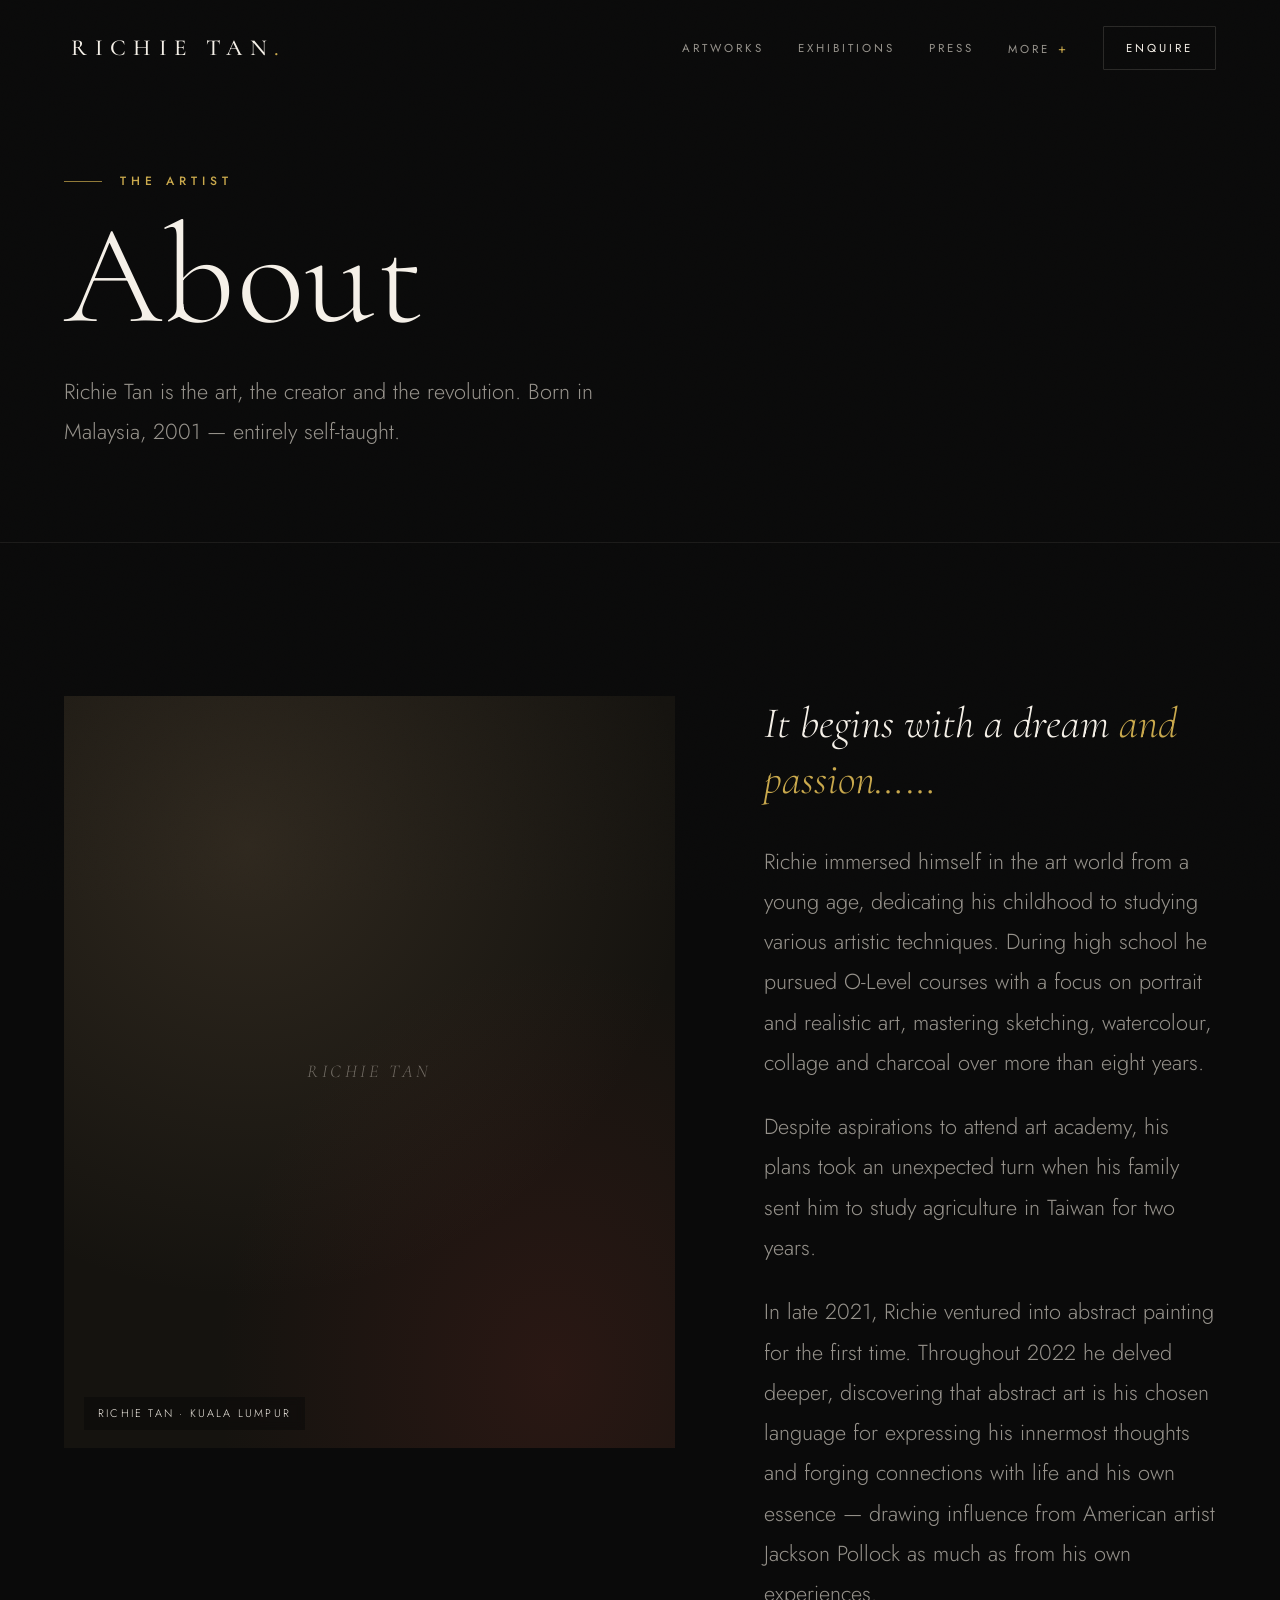
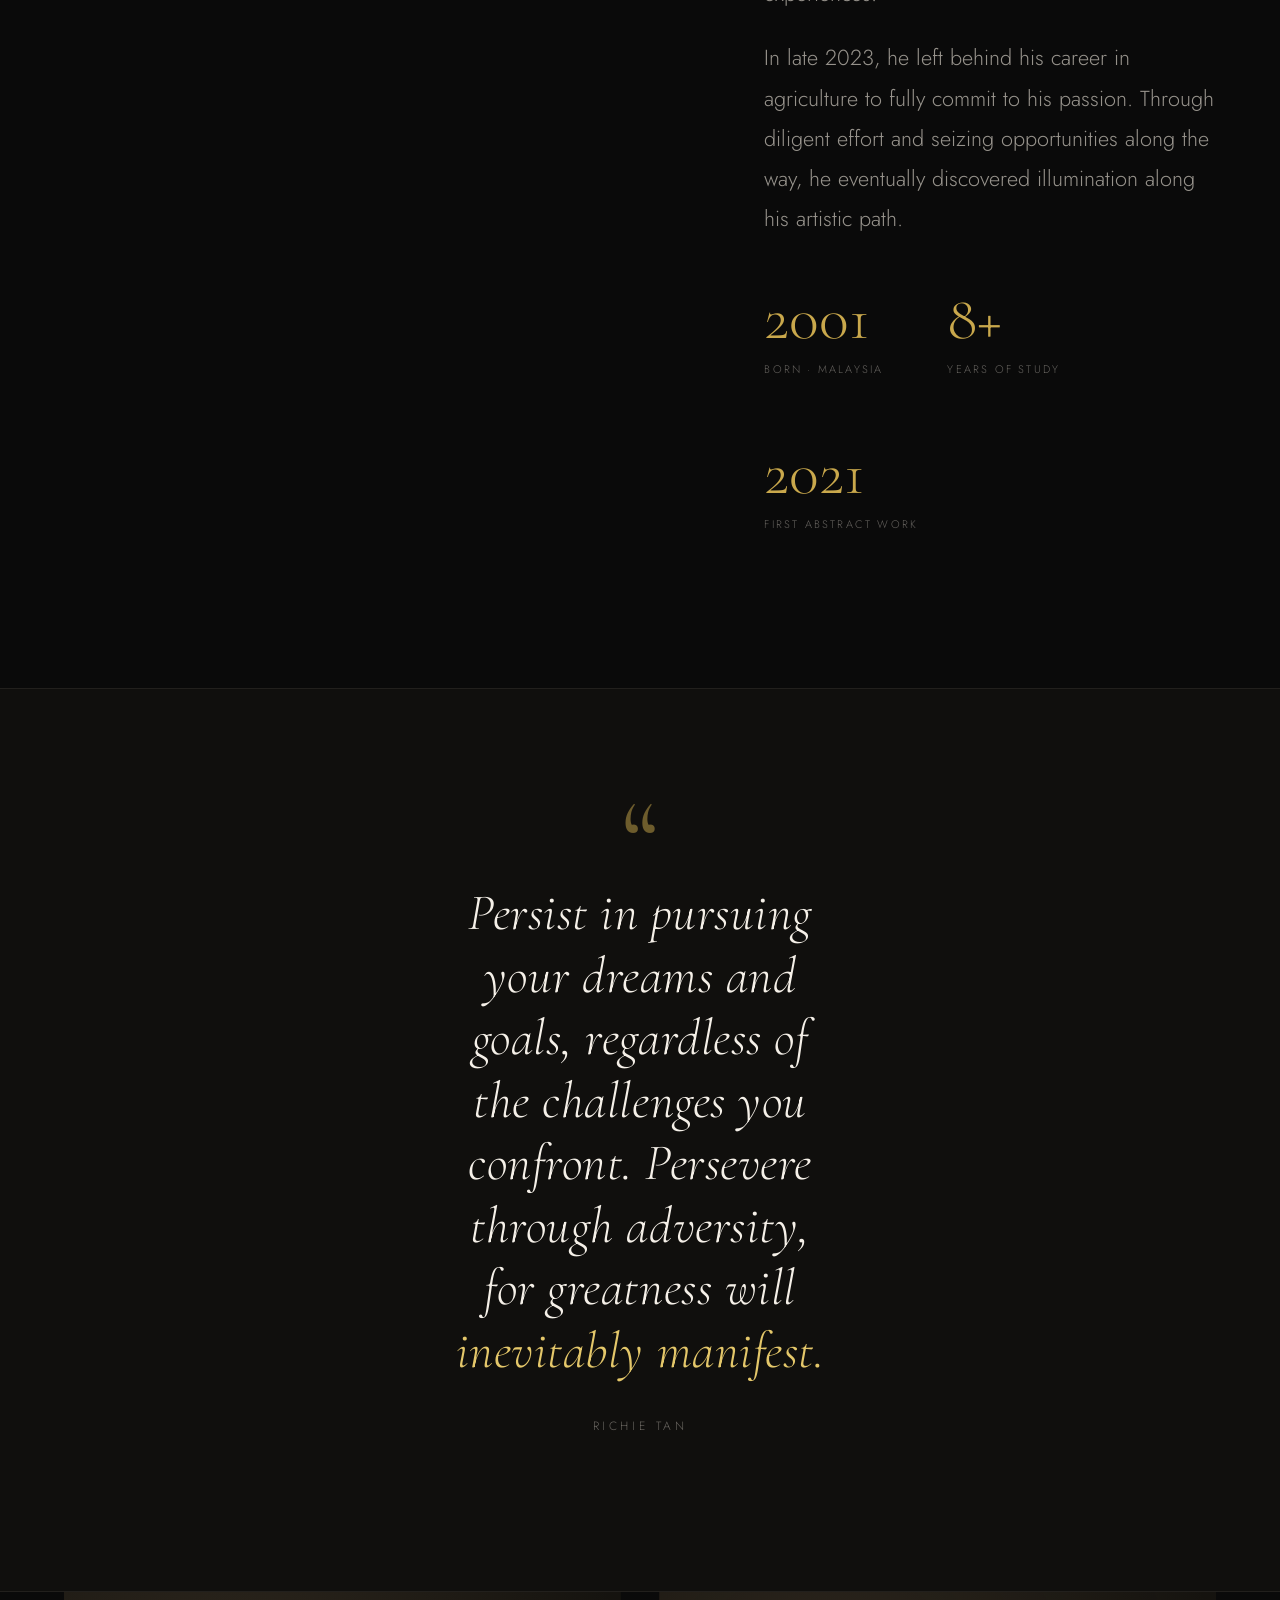
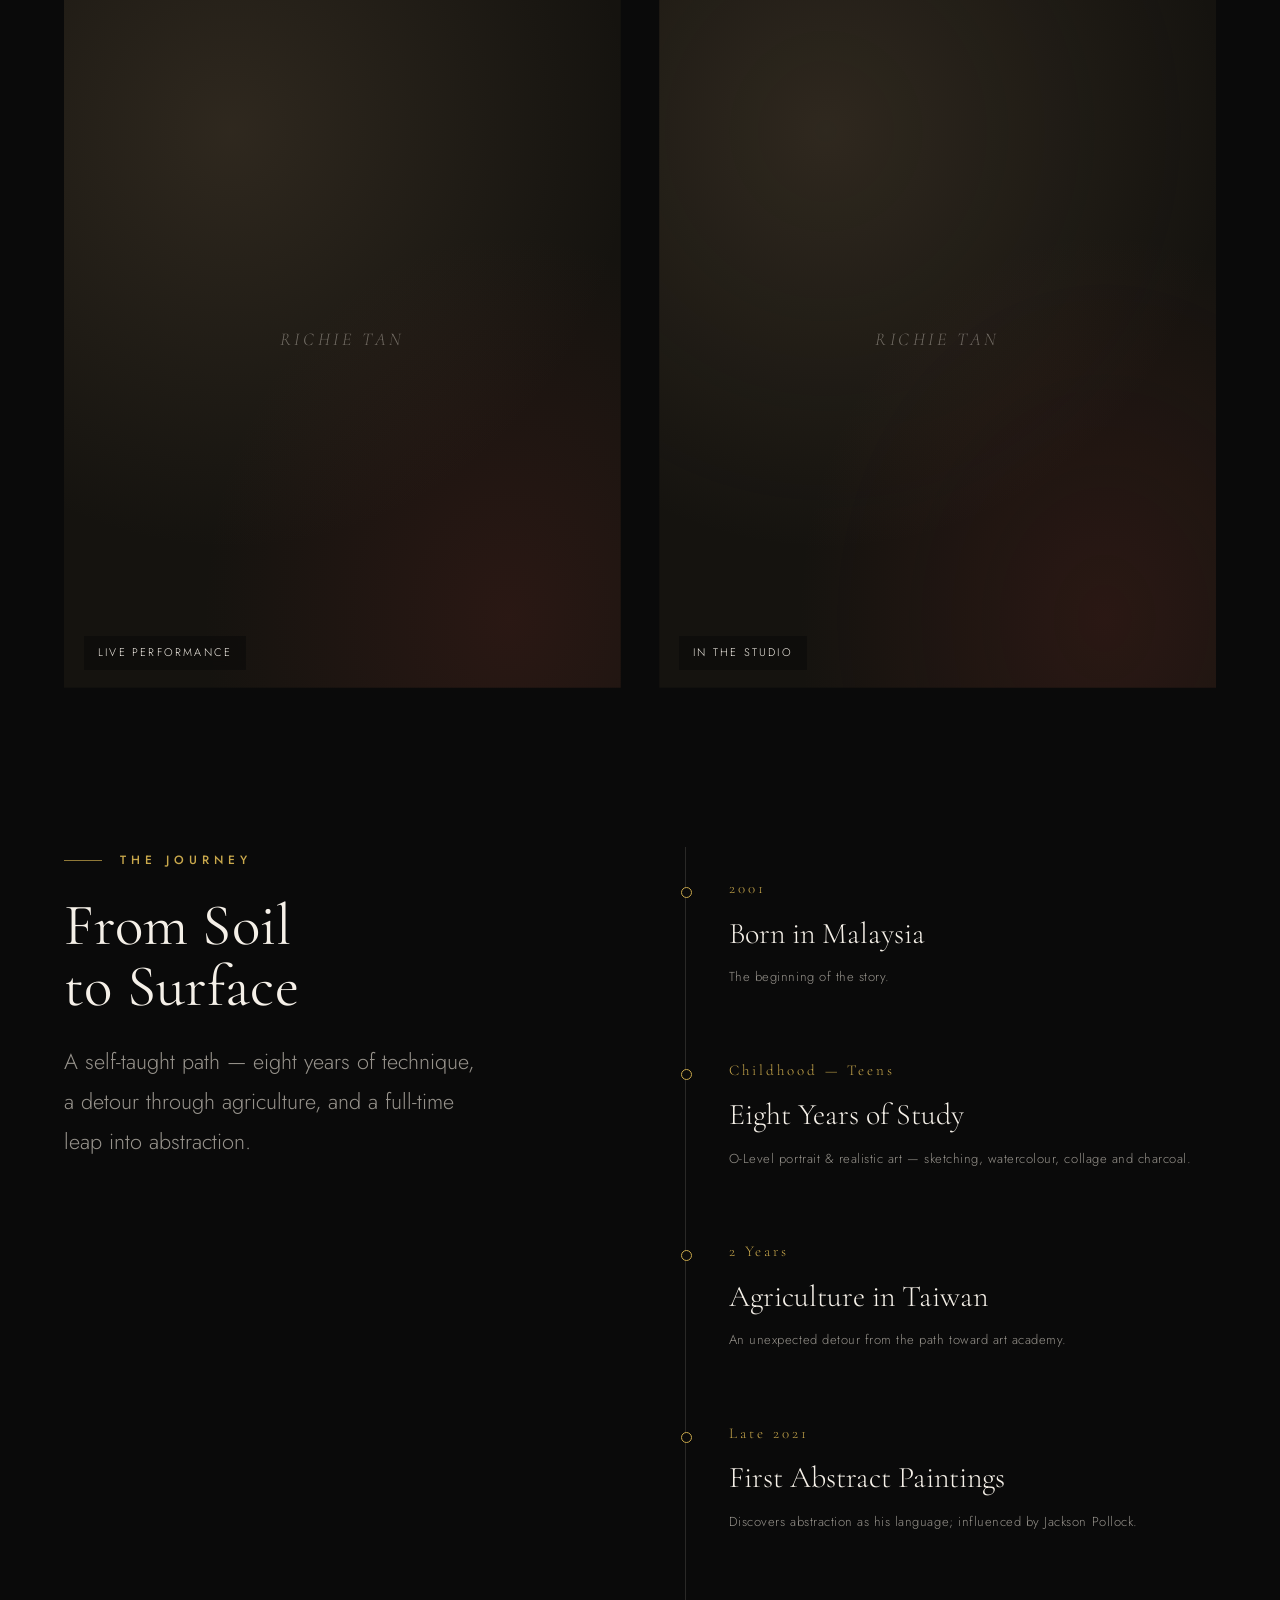
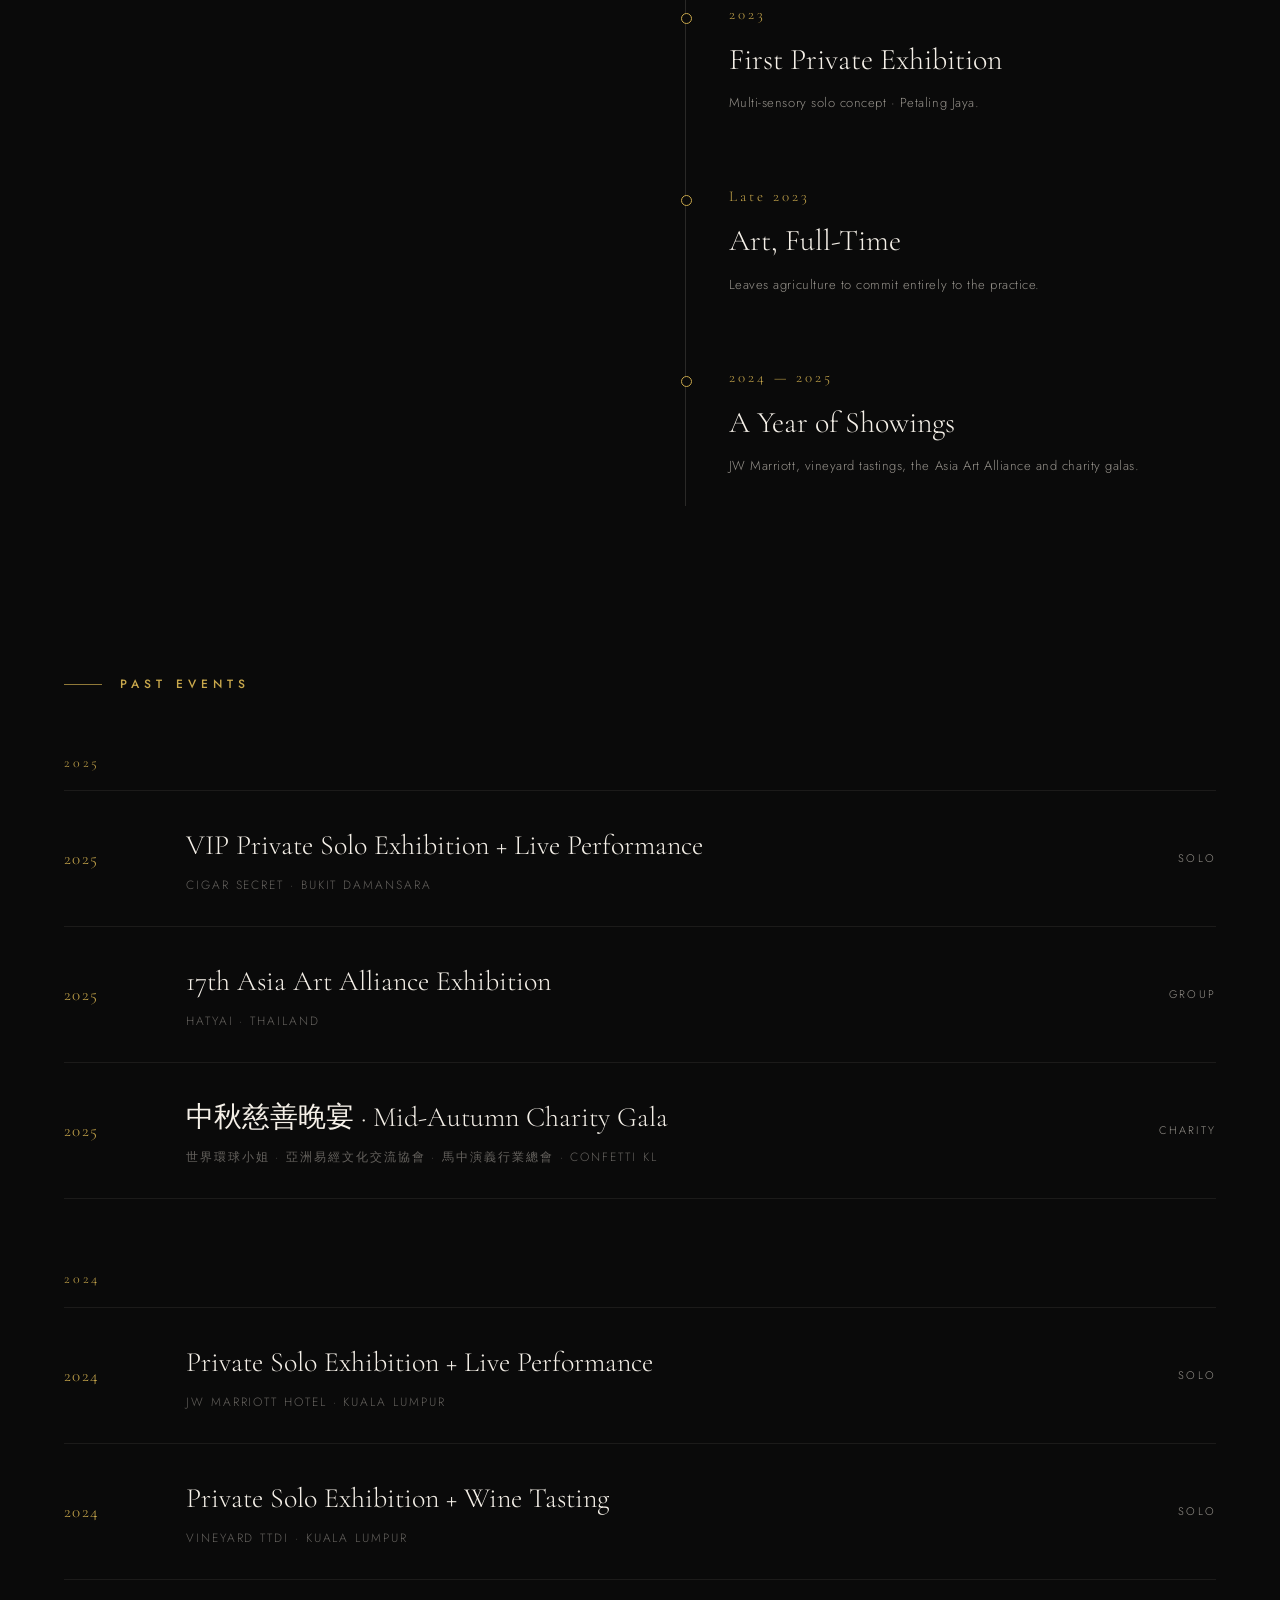
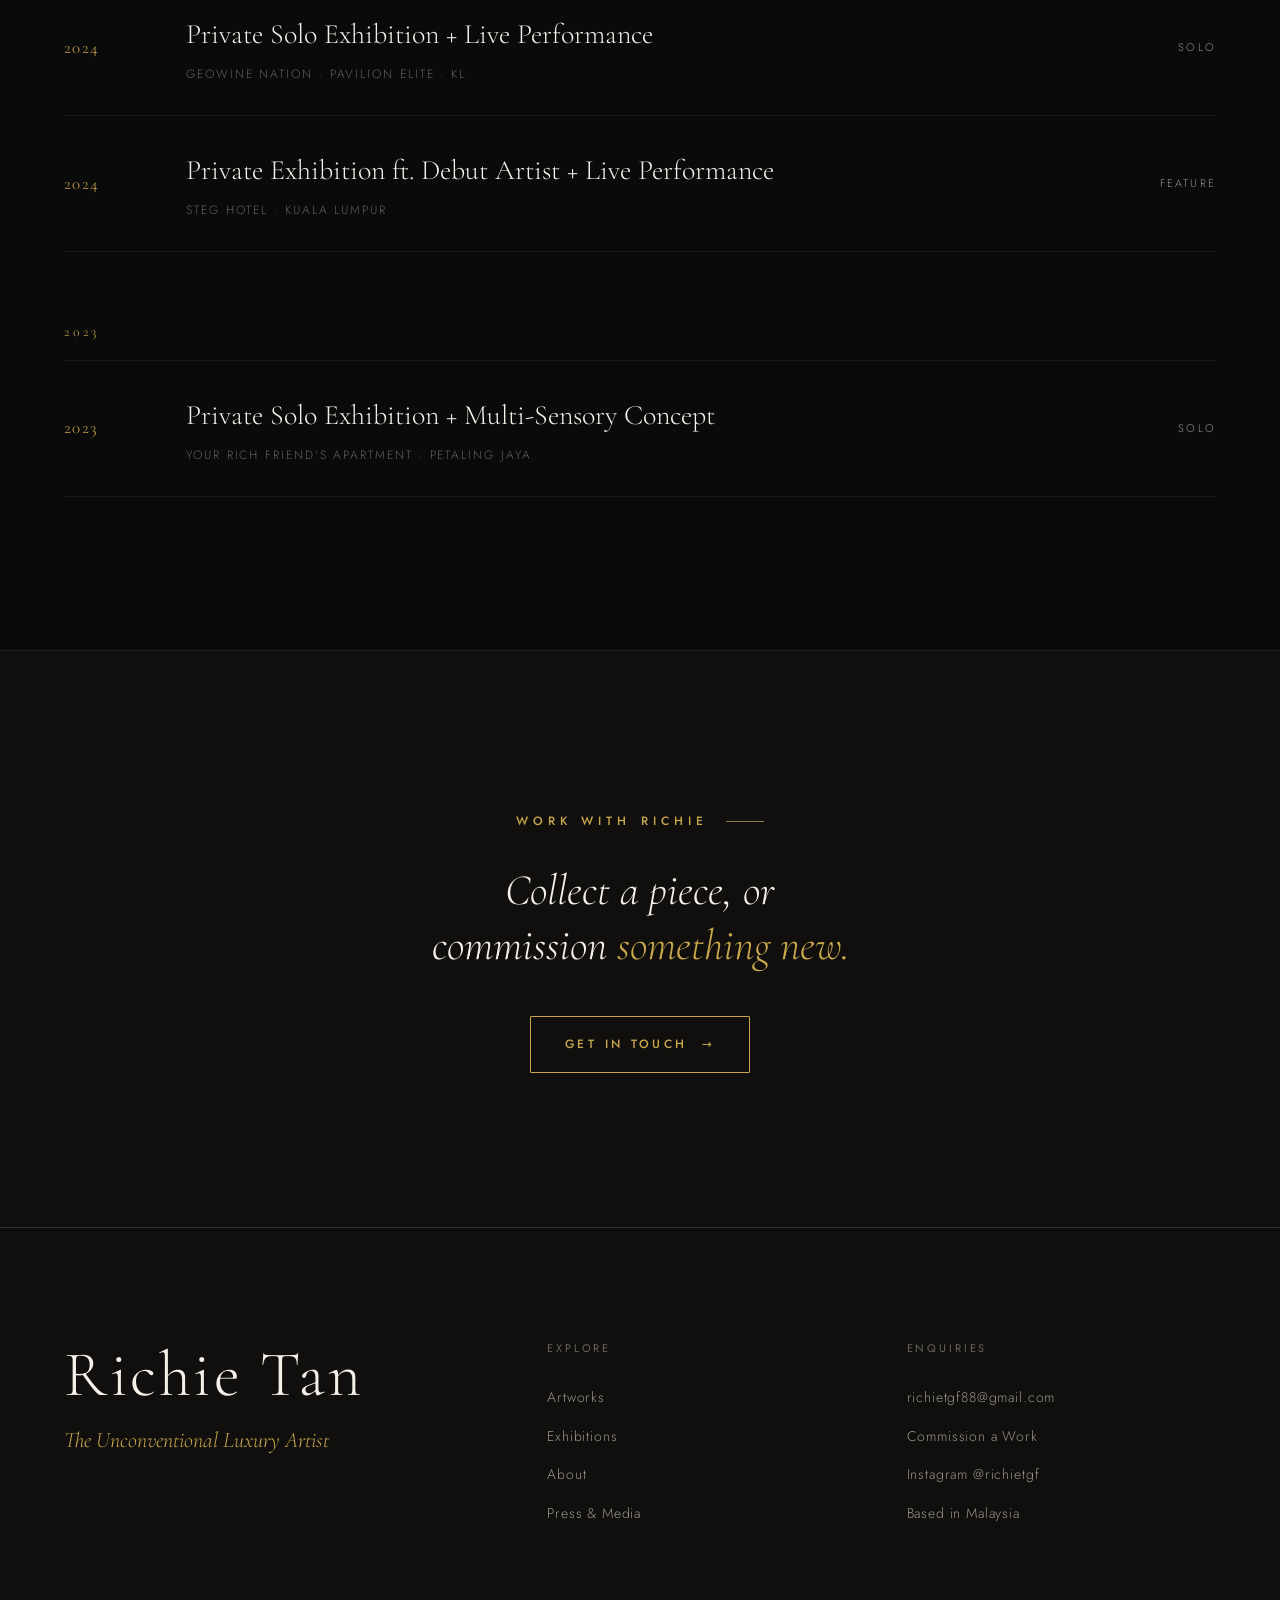
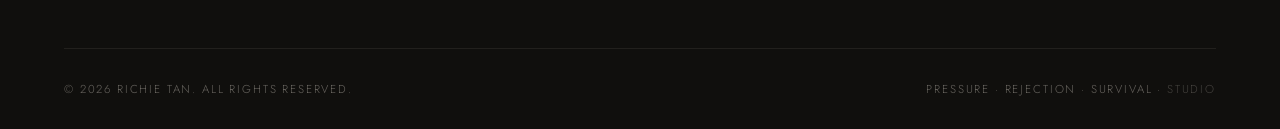
==== about.html @ b509c3eb "first commit" ====
<!DOCTYPE html>
<html lang="en">
<head>
<meta charset="UTF-8" />
<meta name="viewport" content="width=device-width, initial-scale=1.0" />
<title>About — Richie Tan</title>
<meta name="description" content="The story of Richie Tan — self-taught Malaysian abstract artist, born 2001. From agriculture to a full-time artistic life." />
<link rel="preconnect" href="https://fonts.googleapis.com" />
<link rel="preconnect" href="https://fonts.gstatic.com" crossorigin />
<link href="https://fonts.googleapis.com/css2?family=Cormorant+Garamond:ital,wght@0,300;0,400;0,500;0,600;1,300;1,400;1,500&family=Jost:wght@300;400;500&display=swap" rel="stylesheet" />
<link rel="stylesheet" href="styles.css?v=22" />
</head>
<body data-screen-label="About">

<div class="grain"></div>

<nav class="nav">
  <a href="index.html" class="brand">Richie Tan<span class="dot">.</span></a>
  <div class="nav-links">
    <a href="artworks.html">Artworks</a>
    <a href="projects.html">Exhibitions</a>
    <a href="press.html">Press</a>
    <div class="nav-dd">
      <button class="nav-dd-toggle" aria-haspopup="true">More</button>
      <div class="nav-dd-menu">
        <a href="process.html">The Process</a>
        <a href="about.html" class="active">About</a>
        <a href="portfolio.html">Portfolio</a>
        <a href="partners.html">Partners &amp; Sponsors</a>
        <a href="own-collection.html">Own Collection</a>
      </div>
    </div>
    <a href="contact.html" class="nav-cta">Enquire</a>
  </div>
  <button class="nav-toggle" aria-label="Menu"><span></span><span></span><span></span></button>
</nav>
<div class="drawer">
  <a href="artworks.html"><span class="num">01</span>Artworks</a>
  <a href="projects.html"><span class="num">02</span>Exhibitions</a>
  <a href="process.html"><span class="num">03</span>The Process</a>
  <a href="press.html"><span class="num">04</span>Press</a>
  <a href="about.html"><span class="num">05</span>About</a>
  <a href="portfolio.html"><span class="num">06</span>Portfolio</a>
  <a href="partners.html"><span class="num">07</span>Partners</a>
  <a href="own-collection.html"><span class="num">08</span>Collection</a>
  <a href="contact.html"><span class="num">09</span>Contact</a>
</div>

<header class="page-head wrap">
  <div class="eyebrow reveal in">The Artist</div>
  <h1 class="display reveal in d1" style="margin-top:20px;">About</h1>
  <p class="lead reveal in d2" style="max-width:44ch;margin-top:30px;">Richie Tan is the art, the creator and the revolution. Born in Malaysia, 2001 — entirely self-taught.</p>
</header>

<div class="divider"></div>

<!-- BIO SPLIT -->
<section class="section-pad">
  <div class="wrap">
    <div class="split wide-left" style="align-items:flex-start;">
      <div class="reveal-img figure" style="aspect-ratio:13/16;position:sticky;top:120px;">
        <img loading="lazy" data-slot="about:portrait" src="https://images.squarespace-cdn.com/content/v1/6597ba35b9332420ffaee1b7/865b07b2-68ec-4cb9-a3e5-b6cfd92c29c8/PHOTO-2024-03-13-15-44-21.jpg?format=1000w" alt="Richie Tan" />
        <span class="cap">Richie Tan · Kuala Lumpur</span>
      </div>
      <div class="reveal d1">
        <p class="pull">It begins with a dream <span class="em">and passion……</span></p>
        <p class="lead" style="margin-top:34px;">
          Richie immersed himself in the art world from a young age, dedicating his childhood to studying various artistic techniques. During high school he pursued O-Level courses with a focus on portrait and realistic art, mastering sketching, watercolour, collage and charcoal over more than eight years.
        </p>
        <p class="lead" style="margin-top:24px;">
          Despite aspirations to attend art academy, his plans took an unexpected turn when his family sent him to study agriculture in Taiwan for two years.
        </p>
        <p class="lead" style="margin-top:24px;">
          In late 2021, Richie ventured into abstract painting for the first time. Throughout 2022 he delved deeper, discovering that abstract art is his chosen language for expressing his innermost thoughts and forging connections with life and his own essence — drawing influence from American artist Jackson Pollock as much as from his own experiences.
        </p>
        <p class="lead" style="margin-top:24px;">
          In late 2023, he left behind his career in agriculture to fully commit to his passion. Through diligent effort and seizing opportunities along the way, he eventually discovered illumination along his artistic path.
        </p>
        <div class="stat-row" style="margin-top:48px;">
          <div class="stat"><div class="n">2001</div><div class="l">Born · Malaysia</div></div>
          <div class="stat"><div class="n">8+</div><div class="l">Years of Study</div></div>
          <div class="stat"><div class="n">2021</div><div class="l">First Abstract Work</div></div>
        </div>
      </div>
    </div>
  </div>
</section>

<!-- PHILOSOPHY QUOTE -->
<section class="quote-band section-pad">
  <div class="wrap reveal">
    <span class="mark">“</span>
    <blockquote>Persist in pursuing your dreams and goals, regardless of the challenges you confront. Persevere through adversity, for greatness will <span class="em">inevitably manifest.</span></blockquote>
    <div class="quote-cite">Richie Tan</div>
  </div>
</section>

<!-- TWO IMAGE BAND -->
<section class="section-pad" style="padding-top:0;">
  <div class="wrap">
    <div class="art-grid cols-2">
      <div class="reveal-img figure" style="aspect-ratio:4/5;"><img loading="lazy" data-slot="about:live" src="https://images.squarespace-cdn.com/content/v1/6597ba35b9332420ffaee1b7/3c6ec4e7-24f1-4acb-9f61-7fab2163ff11/IMG_9393.JPG?format=1000w" alt="Richie Tan painting live" /><span class="cap">Live Performance</span></div>
      <div class="reveal-img figure" style="aspect-ratio:4/5;"><img loading="lazy" data-slot="about:studio" src="https://images.squarespace-cdn.com/content/v1/6597ba35b9332420ffaee1b7/5caca671-b8b3-4f7f-8598-bb1826e09ede/IMG_6169.jpeg?format=1000w" alt="Richie Tan in the studio" /><span class="cap">In the Studio</span></div>
    </div>
  </div>
</section>

<!-- JOURNEY TIMELINE -->
<section class="section-pad" style="padding-top:0;">
  <div class="wrap">
    <div class="split" style="align-items:flex-start;">
      <div class="reveal" style="position:sticky;top:120px;">
        <div class="eyebrow">The Journey</div>
        <h2 class="h-lg" style="margin-top:24px;color:var(--cream);">From Soil<br />to Surface</h2>
        <p class="lead" style="margin-top:24px;max-width:32ch;">A self-taught path — eight years of technique, a detour through agriculture, and a full-time leap into abstraction.</p>
      </div>
      <div class="reveal d1">
        <div class="timeline">
          <div class="tl-item"><div class="tl-year">2001</div><div class="tl-title">Born in Malaysia</div><div class="tl-place">The beginning of the story.</div></div>
          <div class="tl-item"><div class="tl-year">Childhood — Teens</div><div class="tl-title">Eight Years of Study</div><div class="tl-place">O-Level portrait &amp; realistic art — sketching, watercolour, collage and charcoal.</div></div>
          <div class="tl-item"><div class="tl-year">2 Years</div><div class="tl-title">Agriculture in Taiwan</div><div class="tl-place">An unexpected detour from the path toward art academy.</div></div>
          <div class="tl-item"><div class="tl-year">Late 2021</div><div class="tl-title">First Abstract Paintings</div><div class="tl-place">Discovers abstraction as his language; influenced by Jackson Pollock.</div></div>
          <div class="tl-item"><div class="tl-year">2023</div><div class="tl-title">First Private Exhibition</div><div class="tl-place">Multi-sensory solo concept · Petaling Jaya.</div></div>
          <div class="tl-item"><div class="tl-year">Late 2023</div><div class="tl-title">Art, Full-Time</div><div class="tl-place">Leaves agriculture to commit entirely to the practice.</div></div>
          <div class="tl-item"><div class="tl-year">2024 — 2025</div><div class="tl-title">A Year of Showings</div><div class="tl-place">JW Marriott, vineyard tastings, the Asia Art Alliance and charity galas.</div></div>
        </div>
      </div>
    </div>
  </div>
</section>

<!-- EXHIBITIONS -->
<section class="section-pad" id="exhibitions" style="padding-top:0;">
  <div class="wrap">
    <div class="eyebrow reveal" style="margin-bottom:clamp(34px,4vw,56px);">Past Events</div>

    <div class="reveal" style="margin-bottom:14px;"><span class="kicker-num">2025</span></div>
    <div class="reveal d1">
      <div class="list-row"><span class="yr">2025</span><div><div class="nm">VIP Private Solo Exhibition + Live Performance</div><div class="pl">Cigar Secret · Bukit Damansara</div></div><span class="tag">Solo</span></div>
      <div class="list-row"><span class="yr">2025</span><div><div class="nm">17th Asia Art Alliance Exhibition</div><div class="pl">Hatyai · Thailand</div></div><span class="tag">Group</span></div>
      <div class="list-row"><span class="yr">2025</span><div><div class="nm">中秋慈善晚宴 · Mid-Autumn Charity Gala</div><div class="pl">世界環球小姐 · 亞洲易經文化交流協會 · 馬中演義行業總會 · Confetti KL</div></div><span class="tag">Charity</span></div>
    </div>

    <div class="reveal" style="margin:clamp(40px,5vw,64px) 0 14px;"><span class="kicker-num">2024</span></div>
    <div class="reveal d1">
      <div class="list-row"><span class="yr">2024</span><div><div class="nm">Private Solo Exhibition + Live Performance</div><div class="pl">JW Marriott Hotel · Kuala Lumpur</div></div><span class="tag">Solo</span></div>
      <div class="list-row"><span class="yr">2024</span><div><div class="nm">Private Solo Exhibition + Wine Tasting</div><div class="pl">Vineyard TTDI · Kuala Lumpur</div></div><span class="tag">Solo</span></div>
      <div class="list-row"><span class="yr">2024</span><div><div class="nm">Private Solo Exhibition + Live Performance</div><div class="pl">GeoWine Nation · Pavilion Elite · KL</div></div><span class="tag">Solo</span></div>
      <div class="list-row"><span class="yr">2024</span><div><div class="nm">Private Exhibition ft. Debut Artist + Live Performance</div><div class="pl">STEG Hotel · Kuala Lumpur</div></div><span class="tag">Feature</span></div>
    </div>

    <div class="reveal" style="margin:clamp(40px,5vw,64px) 0 14px;"><span class="kicker-num">2023</span></div>
    <div class="reveal d1">
      <div class="list-row"><span class="yr">2023</span><div><div class="nm">Private Solo Exhibition + Multi-Sensory Concept</div><div class="pl">Your Rich Friend's Apartment · Petaling Jaya</div></div><span class="tag">Solo</span></div>
    </div>
  </div>
</section>

<!-- CTA -->
<section class="section-pad" style="text-align:center;background:var(--ink-2);border-top:1px solid var(--line-soft);">
  <div class="wrap reveal">
    <div class="eyebrow center solo" style="justify-content:center;">Work With Richie</div>
    <p class="pull" style="max-width:22ch;margin:28px auto 0;">Collect a piece, or commission <span class="em">something new.</span></p>
    <a href="contact.html" class="btn" style="margin-top:42px;">Get in Touch <span class="arrow">→</span></a>
  </div>
</section>

<footer class="footer">
  <div class="wrap">
    <div class="footer-top">
      <div><div class="fbrand">Richie Tan</div><div class="ftag">The Unconventional Luxury Artist</div></div>
      <div class="fcol"><h4>Explore</h4><a href="artworks.html">Artworks</a><a href="projects.html">Exhibitions</a><a href="about.html">About</a><a href="press.html">Press &amp; Media</a></div>
      <div class="fcol"><h4>Enquiries</h4><a href="mailto:richietgf88@gmail.com">richietgf88@gmail.com</a><a href="contact.html">Commission a Work</a><a href="https://www.instagram.com/richietgf/" target="_blank" rel="noopener">Instagram @richietgf</a><a href="about.html">Based in Malaysia</a></div>
    </div>
    <div class="footer-bottom"><span>© <span data-year>2025</span> Richie Tan. All Rights Reserved.</span><span>Pressure · Rejection · Survival · <a href="editor.html" style="color:inherit;opacity:.6;">Studio</a></span></div>
  </div>
</footer>

<script src="site-content.js?v=22"></script>
<script src="rt-images.js?v=22"></script>
<script src="site.js?v=22"></script>
<script src="data.js?v=22"></script>
</body>
</html>
---- styles.css ----
/* ============================================================
   RICHIE TAN — Luxury Art Gallery
   Shared stylesheet
   ============================================================ */

:root{
  --ink:#0A0A0A;
  --ink-2:#100F0D;
  --ink-3:#15130F;
  --char:#1A1611;
  --cream:#F5F0E8;
  --cream-2:#E9E0CF;
  --gold:#C9A84C;
  --gold-lt:#E4C76A;
  --bronze:#8B7355;
  --crimson:#7E2B26;

  --txt:#EDE7DB;
  --txt-dim:rgba(237,231,219,0.62);
  --txt-faint:rgba(237,231,219,0.40);
  --line:rgba(237,231,219,0.14);
  --line-soft:rgba(237,231,219,0.08);

  --serif:"Cormorant Garamond", Georgia, serif;
  --sans:"Jost", system-ui, sans-serif;

  --maxw:1340px;
  --pad:clamp(22px, 5vw, 80px);
  --ease:cubic-bezier(.22,.61,.36,1);
}

*{box-sizing:border-box;margin:0;padding:0;}
html{scroll-behavior:smooth;-webkit-font-smoothing:antialiased;text-rendering:optimizeLegibility;}
body{
  background:var(--ink);
  color:var(--txt);
  font-family:var(--sans);
  font-weight:300;
  font-size:17px;
  line-height:1.75;
  overflow-x:hidden;
}
::selection{background:var(--gold);color:#0A0A0A;}
img{display:block;max-width:100%;}
a{color:inherit;text-decoration:none;}

/* ---- Type ---- */
h1,h2,h3,h4{font-family:var(--serif);font-weight:400;line-height:1.04;letter-spacing:.005em;}
.display{
  font-family:var(--serif);font-weight:300;
  font-size:clamp(58px, 11vw, 168px);
  line-height:.92;letter-spacing:.01em;
}
.h-xl{font-size:clamp(40px,6.5vw,92px);font-weight:300;line-height:1.0;}
.h-lg{font-size:clamp(32px,4.6vw,64px);font-weight:400;}
.h-md{font-size:clamp(26px,3.2vw,42px);font-weight:400;}
.serif-italic{font-style:italic;}

.eyebrow{
  font-family:var(--sans);
  font-size:12px;font-weight:500;
  letter-spacing:.42em;text-transform:uppercase;
  color:var(--gold);
  display:inline-flex;align-items:center;gap:18px;
}
.eyebrow::before{content:"";width:38px;height:1px;background:var(--gold);opacity:.7;}
.eyebrow.center::after{content:"";width:38px;height:1px;background:var(--gold);opacity:.7;}
.eyebrow.center{justify-content:center;}
.eyebrow.solo::before{display:none;}

.lead{font-size:clamp(19px,1.7vw,23px);line-height:1.85;color:var(--txt-dim);font-weight:300;}
.muted{color:var(--txt-dim);}
.gold{color:var(--gold);}

/* ---- Layout ---- */
.wrap{max-width:var(--maxw);margin:0 auto;padding-left:var(--pad);padding-right:var(--pad);}
section{position:relative;}
.section-pad{padding-block:clamp(90px,12vw,190px);}
.divider{height:1px;background:var(--line-soft);max-width:var(--maxw);margin:0 auto;}

/* ============================================================
   NAV
   ============================================================ */
.nav{
  position:fixed;top:0;left:0;right:0;z-index:100;
  display:flex;align-items:center;justify-content:space-between;
  padding:26px var(--pad);
  transition:background .5s var(--ease), padding .5s var(--ease), border-color .5s var(--ease);
  border-bottom:1px solid transparent;
}
.nav.scrolled{
  background:rgba(8,8,8,.86);
  backdrop-filter:blur(14px) saturate(120%);
  -webkit-backdrop-filter:blur(14px) saturate(120%);
  padding-top:18px;padding-bottom:18px;
  border-bottom:1px solid var(--line);
}
.brand{
  font-family:var(--serif);font-weight:500;
  font-size:23px;letter-spacing:.32em;
  color:var(--cream);text-transform:uppercase;
  padding-left:.32em;white-space:nowrap;
}
.brand .dot{color:var(--gold);}
.nav-links{display:flex;align-items:center;gap:34px;}
.nav-links a{
  font-size:11.5px;font-weight:400;letter-spacing:.26em;text-transform:uppercase;
  color:var(--txt-dim);position:relative;padding:6px 0;transition:color .4s var(--ease);
}
.nav-links a::after{
  content:"";position:absolute;left:0;bottom:0;width:0;height:1px;
  background:var(--gold);transition:width .45s var(--ease);
}
.nav-links a:hover{color:var(--cream);}
.nav-links a:hover::after,.nav-links a.active::after{width:100%;}
.nav-links a.active{color:var(--cream);}
.nav-cta{
  border:1px solid var(--line);padding:11px 22px !important;border-radius:1px;
  color:var(--cream)!important;transition:all .4s var(--ease);
}
.nav-cta::after{display:none;}
.nav-cta:hover{background:var(--gold);border-color:var(--gold);color:#0A0A0A!important;}
.nav-toggle{display:none;background:none;border:0;cursor:pointer;flex-direction:column;gap:5px;padding:6px;}
.nav-toggle span{width:24px;height:1.5px;background:var(--cream);transition:.3s;}

/* ---- More dropdown ---- */
.nav-dd{position:relative;}
.nav-dd-toggle{
  background:none;border:0;cursor:pointer;
  font-family:var(--sans);font-size:11.5px;font-weight:400;
  letter-spacing:.26em;text-transform:uppercase;color:var(--txt-dim);
  padding:6px 0;display:inline-flex;align-items:center;gap:8px;
  transition:color .4s var(--ease);
}
.nav-dd-toggle::after{content:"+";color:var(--gold);font-size:13px;line-height:0;transition:transform .4s var(--ease);}
.nav-dd:hover .nav-dd-toggle,.nav-dd:focus-within .nav-dd-toggle{color:var(--cream);}
.nav-dd:hover .nav-dd-toggle::after{transform:rotate(45deg);}
.nav-dd-menu{
  position:absolute;top:100%;right:0;margin-top:16px;min-width:236px;
  background:rgba(10,10,10,.97);backdrop-filter:blur(14px);-webkit-backdrop-filter:blur(14px);
  border:1px solid var(--line);padding:10px 0;
  opacity:0;visibility:hidden;transform:translateY(-8px);
  transition:opacity .35s var(--ease),transform .35s var(--ease),visibility .35s;
}
.nav-dd-menu::before{content:"";position:absolute;top:-16px;left:0;right:0;height:16px;}
.nav-dd:hover .nav-dd-menu,.nav-dd:focus-within .nav-dd-menu{opacity:1;visibility:visible;transform:none;}
.nav-dd-menu a{display:block;padding:11px 26px;font-size:10.5px;letter-spacing:.2em;text-transform:uppercase;color:var(--txt-dim);transition:color .3s var(--ease),padding .3s var(--ease),background .3s var(--ease);}
.nav-dd-menu a::after{display:none;}
.nav-dd-menu a:hover{color:var(--gold);background:rgba(201,168,76,.06);padding-left:32px;}
.nav-dd-menu a.active{color:var(--cream);}

/* mobile drawer */
.drawer{
  position:fixed;inset:0;z-index:99;background:rgba(8,8,8,.97);
  backdrop-filter:blur(8px);
  display:flex;flex-direction:column;justify-content:center;align-items:center;gap:8px;
  opacity:0;pointer-events:none;transition:opacity .45s var(--ease);
}
.drawer.open{opacity:1;pointer-events:auto;}
.drawer a{font-family:var(--serif);font-size:34px;color:var(--cream);padding:10px;letter-spacing:.04em;}
.drawer a .num{font-family:var(--sans);font-size:11px;color:var(--gold);letter-spacing:.3em;vertical-align:super;margin-right:10px;}

/* ============================================================
   BUTTONS
   ============================================================ */
.btn{
  display:inline-flex;align-items:center;gap:14px;cursor:pointer;
  font-family:var(--sans);font-size:12px;font-weight:500;
  letter-spacing:.28em;text-transform:uppercase;
  padding:17px 34px;border-radius:1px;border:1px solid var(--gold);
  color:var(--gold);background:transparent;
  transition:all .5s var(--ease);position:relative;overflow:hidden;
}
.btn .arrow{transition:transform .5s var(--ease);}
.btn:hover{color:#0A0A0A;border-color:var(--gold);}
.btn:hover .arrow{transform:translateX(6px);}
.btn::before{content:"";position:absolute;inset:0;background:var(--gold);transform:scaleX(0);transform-origin:left;transition:transform .5s var(--ease);z-index:-1;}
.btn:hover::before{transform:scaleX(1);}
.btn.solid{background:var(--gold);color:#0A0A0A;}
.btn.solid::before{background:var(--cream);}
.btn.solid:hover{color:#0A0A0A;}
.btn.ghost{border-color:var(--line);color:var(--cream);}
.btn.ghost::before{background:var(--cream);}
.btn.ghost:hover{color:#0A0A0A;border-color:var(--cream);}

.text-link{
  display:inline-flex;align-items:center;gap:12px;
  font-size:12px;font-weight:500;letter-spacing:.26em;text-transform:uppercase;color:var(--gold);
}
.text-link .line{width:30px;height:1px;background:var(--gold);transition:width .45s var(--ease);}
.text-link:hover .line{width:52px;}

/* ============================================================
   HERO
   ============================================================ */
.hero{position:relative;height:100svh;min-height:680px;display:flex;align-items:flex-end;overflow:hidden;}
.hero-bg{position:absolute;inset:0;z-index:0;}
.hero-bg img{width:100%;height:100%;object-fit:cover;transform:scale(1.08);animation:heroZoom 18s var(--ease) forwards;}
@keyframes heroZoom{to{transform:scale(1);}}
.hero-scrim{position:absolute;inset:0;z-index:1;
  background:
    linear-gradient(180deg, rgba(8,8,8,.55) 0%, rgba(8,8,8,.05) 28%, rgba(8,8,8,.25) 60%, rgba(8,8,8,.92) 100%),
    radial-gradient(120% 80% at 20% 100%, rgba(8,8,8,.7), transparent 60%);
}
.hero-inner{position:relative;z-index:2;width:100%;padding-bottom:clamp(50px,8vh,100px);}
.hero .display{color:var(--cream);text-shadow:0 2px 40px rgba(0,0,0,.5);}
.hero-tag{
  font-family:var(--serif);font-style:italic;font-weight:300;
  font-size:clamp(20px,2.4vw,32px);color:var(--gold-lt);margin-top:8px;letter-spacing:.02em;
}
.hero-meta{display:flex;gap:40px;flex-wrap:wrap;align-items:center;margin-top:38px;}
.scroll-cue{position:absolute;right:var(--pad);bottom:clamp(50px,8vh,100px);z-index:2;
  display:flex;flex-direction:column;align-items:center;gap:14px;color:var(--txt-faint);}
.scroll-cue .label{writing-mode:vertical-rl;font-size:10px;letter-spacing:.34em;text-transform:uppercase;}
.scroll-cue .bar{width:1px;height:70px;background:linear-gradient(var(--gold),transparent);position:relative;overflow:hidden;}
.scroll-cue .bar::after{content:"";position:absolute;top:-30%;left:0;width:100%;height:30%;background:var(--gold-lt);animation:scrollDot 2.4s var(--ease) infinite;}
@keyframes scrollDot{to{top:130%;}}

/* ============================================================
   ARTWORK CARDS
   ============================================================ */
.art-grid{display:grid;gap:clamp(24px,3vw,52px);}
.art-grid.cols-3{grid-template-columns:repeat(3,1fr);}
.art-grid.cols-2{grid-template-columns:repeat(2,1fr);}

.art-card{position:relative;cursor:pointer;display:block;}
.art-card .frame{position:relative;overflow:hidden;background:var(--ink-2);}
.art-card .frame::after{content:"";position:absolute;inset:0;box-shadow:inset 0 0 0 1px var(--line-soft);z-index:3;pointer-events:none;transition:box-shadow .5s var(--ease);}
.art-card:hover .frame::after{box-shadow:inset 0 0 0 1px rgba(201,168,76,.5);}
.art-card .frame img{width:100%;height:100%;object-fit:cover;transition:transform 1.1s var(--ease), filter 1.1s var(--ease);filter:saturate(.92);}
.art-card:hover .frame img{transform:scale(1.06);filter:saturate(1.05);}
.art-card .veil{position:absolute;inset:0;z-index:2;background:linear-gradient(180deg,transparent 45%,rgba(8,8,8,.82));opacity:0;transition:opacity .5s var(--ease);display:flex;align-items:flex-end;padding:26px;}
.art-card:hover .veil{opacity:1;}
.art-card .veil .enquire{font-size:11px;letter-spacing:.28em;text-transform:uppercase;color:var(--gold);display:inline-flex;gap:10px;align-items:center;transform:translateY(10px);transition:transform .5s var(--ease);}
.art-card:hover .veil .enquire{transform:translateY(0);}
.art-meta{padding-top:20px;display:flex;justify-content:space-between;align-items:baseline;gap:16px;border-top:1px solid var(--line-soft);margin-top:16px;}
.art-meta .t{font-family:var(--serif);font-size:24px;font-weight:500;color:var(--cream);font-style:italic;}
.art-meta .sub{font-size:11px;letter-spacing:.2em;text-transform:uppercase;color:var(--txt-faint);margin-top:4px;}
.art-meta .price{font-size:11px;letter-spacing:.2em;text-transform:uppercase;color:var(--gold);white-space:nowrap;}
.ratio-45{aspect-ratio:4/5;}
.ratio-32{aspect-ratio:3/2;}
.ratio-11{aspect-ratio:1/1;}
.ratio-23{aspect-ratio:2/3;}
.ratio-34{aspect-ratio:3/4;}

/* status badges */
.badge{
  position:absolute;top:16px;left:16px;z-index:4;
  font-family:var(--sans);font-size:9.5px;font-weight:500;
  letter-spacing:.22em;text-transform:uppercase;
  padding:7px 12px;border-radius:1px;
  background:rgba(8,8,8,.62);color:var(--cream);
  backdrop-filter:blur(6px);-webkit-backdrop-filter:blur(6px);
  border:1px solid var(--line);
}
.badge.new{background:var(--gold);color:#0A0A0A;border-color:var(--gold);}
.badge.available{color:var(--gold-lt);border-color:rgba(201,168,76,.5);}
.badge.sold{color:var(--txt-faint);}
.badge.charity{color:var(--gold-lt);border-color:rgba(201,168,76,.4);}
.badge-row{display:flex;flex-direction:column;gap:7px;align-items:flex-start;}

.art-meta .price.sold{color:var(--txt-faint);text-decoration:line-through;text-decoration-color:var(--bronze);}
.art-meta .status{font-size:10px;letter-spacing:.18em;text-transform:uppercase;margin-top:5px;}
.art-meta .status.available{color:var(--gold);}
.art-meta .status.sold{color:var(--txt-faint);}
.art-meta .status.unavailable{color:var(--txt-faint);}
.art-meta .status.charity{color:var(--bronze);}

/* graceful image fallback */
.frame img.failed,.figure img.failed{opacity:0;}
.frame.failed,.figure.failed{
  background:
    radial-gradient(120% 100% at 30% 20%, rgba(139,115,85,.22), transparent 60%),
    radial-gradient(100% 100% at 80% 90%, rgba(126,43,38,.2), transparent 55%),
    var(--ink-3);
}
.frame.failed::before,.figure.failed::before{
  content:"RICHIE TAN";position:absolute;inset:0;z-index:1;
  display:flex;align-items:center;justify-content:center;
  font-family:var(--serif);font-style:italic;font-size:18px;letter-spacing:.2em;
  color:var(--txt-faint);
}

/* ============================================================
   QUOTE BLOCK
   ============================================================ */
.quote-band{background:var(--ink-2);border-block:1px solid var(--line-soft);text-align:center;}
.quote-band .mark{font-family:var(--serif);font-size:120px;line-height:0;color:var(--gold);opacity:.5;height:40px;display:block;}
.quote-band blockquote{
  font-family:var(--serif);font-weight:300;font-style:italic;
  font-size:clamp(28px,4vw,56px);line-height:1.22;color:var(--cream);
  max-width:18ch;margin:0 auto;letter-spacing:.01em;
}
.quote-band blockquote .em{color:var(--gold-lt);}
.quote-cite{margin-top:34px;font-size:12px;letter-spacing:.3em;text-transform:uppercase;color:var(--txt-faint);}

/* pull quote inline */
.pull{font-family:var(--serif);font-style:italic;font-weight:300;font-size:clamp(26px,3.4vw,46px);line-height:1.28;color:var(--cream);}
.pull .em{color:var(--gold);}

/* ============================================================
   TIMELINE
   ============================================================ */
.timeline{position:relative;}
.timeline::before{content:"";position:absolute;left:0;top:6px;bottom:6px;width:1px;background:var(--line);}
.tl-item{position:relative;padding-left:44px;padding-block:clamp(22px,3vw,34px);}
.tl-item::before{content:"";position:absolute;left:-4px;top:calc(clamp(22px,3vw,34px) + 12px);width:9px;height:9px;border-radius:50%;background:var(--ink);border:1px solid var(--gold);transition:all .4s var(--ease);}
.tl-item:hover::before{background:var(--gold);box-shadow:0 0 0 5px rgba(201,168,76,.12);}
.tl-year{font-family:var(--serif);font-size:15px;letter-spacing:.2em;color:var(--gold);}
.tl-title{font-family:var(--serif);font-size:clamp(22px,2.4vw,30px);color:var(--cream);margin-top:6px;}
.tl-place{font-size:13px;letter-spacing:.04em;color:var(--txt-dim);margin-top:6px;}

/* ============================================================
   EXHIBITION / PRESS LIST
   ============================================================ */
.list-row{display:grid;grid-template-columns:90px 1fr auto;gap:32px;align-items:center;
  padding:30px 0;border-top:1px solid var(--line-soft);transition:padding .5s var(--ease);}
.list-row:last-child{border-bottom:1px solid var(--line-soft);}
.list-row:hover{padding-left:18px;}
.list-row .yr{font-family:var(--serif);font-size:17px;color:var(--gold);letter-spacing:.08em;}
.list-row .nm{font-family:var(--serif);font-size:clamp(20px,2.2vw,28px);color:var(--cream);}
.list-row .pl{font-size:12px;letter-spacing:.16em;text-transform:uppercase;color:var(--txt-faint);margin-top:5px;}
.list-row .tag{font-size:11px;letter-spacing:.2em;text-transform:uppercase;color:var(--txt-dim);text-align:right;white-space:nowrap;}

/* press cards */
.press-grid{display:grid;grid-template-columns:repeat(3,1fr);gap:clamp(20px,2.4vw,36px);}
.press-card{border:1px solid var(--line);background:var(--ink-2);padding:38px 32px;display:flex;flex-direction:column;gap:22px;overflow:hidden;
  transition:border-color .5s var(--ease),transform .5s var(--ease),background .5s var(--ease);min-height:300px;}
.press-card:hover{border-color:rgba(201,168,76,.45);transform:translateY(-4px);background:var(--ink-3);}
.press-thumb{overflow:hidden;}
.press-thumb img{width:100%;height:100%;object-fit:cover;filter:saturate(.9);transition:transform 1s var(--ease);}
.press-card:hover .press-thumb img{transform:scale(1.05);}
.press-card .outlet{font-family:var(--serif);font-size:26px;color:var(--cream);}
.press-card .quote{font-style:italic;font-family:var(--serif);font-size:20px;line-height:1.4;color:var(--txt-dim);flex:1;}
.press-card .foot{display:flex;justify-content:space-between;align-items:center;font-size:11px;letter-spacing:.18em;text-transform:uppercase;color:var(--txt-faint);border-top:1px solid var(--line-soft);padding-top:18px;}

/* ============================================================
   PORTFOLIO MASONRY + PLATES (Portfolio / Own Collection)
   ============================================================ */
.masonry{column-count:3;column-gap:clamp(16px,2vw,28px);}
.masonry .m-item{break-inside:avoid;margin-bottom:clamp(16px,2vw,28px);position:relative;overflow:hidden;background:var(--ink-2);}
.masonry .m-item::after{content:"";position:absolute;inset:0;box-shadow:inset 0 0 0 1px var(--line-soft);transition:box-shadow .5s var(--ease);pointer-events:none;}
.masonry .m-item:hover::after{box-shadow:inset 0 0 0 1px rgba(201,168,76,.45);}
.masonry .m-item img{width:100%;display:block;filter:saturate(.92);transition:transform 1s var(--ease),filter 1s var(--ease);}
.masonry .m-item:hover img{transform:scale(1.04);filter:saturate(1.05);}
.masonry .m-cap{position:absolute;left:0;right:0;bottom:0;padding:24px 18px 16px;
  background:linear-gradient(transparent,rgba(8,8,8,.85));
  font-size:11px;letter-spacing:.04em;line-height:1.5;color:var(--cream);
  opacity:0;transform:translateY(8px);transition:opacity .5s var(--ease),transform .5s var(--ease);}
.masonry .m-item:hover .m-cap{opacity:1;transform:none;}
@media(max-width:900px){.masonry{column-count:2;}}
@media(max-width:560px){.masonry{column-count:1;}}

.plate{position:relative;overflow:hidden;background:var(--ink-2);margin-bottom:clamp(24px,4vw,56px);}
.plate::after{content:"";position:absolute;inset:0;box-shadow:inset 0 0 0 1px var(--line-soft);pointer-events:none;}
.plate img{width:100%;display:block;}
.plate .pcap{padding:22px 4px 0;display:flex;justify-content:space-between;gap:20px;flex-wrap:wrap;align-items:baseline;}
.plate .pcap .t{font-family:var(--serif);font-style:italic;font-size:clamp(20px,2.4vw,28px);color:var(--cream);}
.plate .pcap .s{font-size:11px;letter-spacing:.2em;text-transform:uppercase;color:var(--txt-faint);}

.notfor{font-family:var(--serif);font-style:italic;font-size:clamp(20px,2.2vw,28px);color:var(--gold);letter-spacing:.02em;}

/* ============================================================
   DETAIL LIGHTBOX
   ============================================================ */
.lb{position:fixed;inset:0;z-index:1000;display:flex;align-items:center;justify-content:center;
  opacity:0;visibility:hidden;transition:opacity .5s var(--ease),visibility .5s;}
.lb.open{opacity:1;visibility:visible;}
.lb-scrim{position:absolute;inset:0;background:rgba(5,5,5,.93);backdrop-filter:blur(12px);-webkit-backdrop-filter:blur(12px);}
.lb-shell{position:relative;z-index:2;width:min(1180px,92vw);max-height:90vh;
  display:grid;grid-template-columns:1.25fr 1fr;gap:0;background:var(--ink-2);border:1px solid var(--line);
  transform:translateY(24px) scale(.985);transition:transform .55s var(--ease);overflow:hidden;}
.lb.open .lb-shell{transform:none;}
.lb-figure{position:relative;background:var(--ink);display:flex;align-items:center;justify-content:center;overflow:hidden;min-height:300px;}
.lb-figure img{width:100%;height:100%;max-height:90vh;object-fit:contain;}
.lb-video{width:100%;aspect-ratio:16/9;align-self:center;background:#000;}
.lb-video iframe{display:block;}
/* exhibition gallery */
.lb-gallery{display:flex;flex-direction:column;width:100%;height:100%;min-height:0;}
.lb-stage{flex:1;display:flex;align-items:center;justify-content:center;overflow:hidden;min-height:0;background:var(--ink);}
.lb-stage img{max-width:100%;max-height:100%;width:auto;height:auto;object-fit:contain;}
.lb-stage .lb-video{height:100%;aspect-ratio:auto;}
.lb-thumbs{display:flex;gap:8px;padding:12px;overflow-x:auto;background:var(--ink-2);border-top:1px solid var(--line-soft);}
.lb-thumb{width:70px;height:52px;flex:0 0 auto;border:1px solid var(--line);background:var(--ink);cursor:pointer;padding:0;overflow:hidden;position:relative;transition:border-color .3s var(--ease);}
.lb-thumb.active{border-color:var(--gold);}
.lb-thumb img{width:100%;height:100%;object-fit:cover;}
.lb-thumb .play{position:absolute;inset:0;display:flex;align-items:center;justify-content:center;color:var(--gold);font-size:15px;background:rgba(8,8,8,.7);}
@media(max-width:860px){.lb-stage{min-height:38vh;}}

/* partners & sponsors logo grid */
.partner-grid{display:grid;grid-template-columns:repeat(4,1fr);gap:clamp(14px,1.6vw,22px);}
.partner-card{border:1px solid var(--line);background:var(--ink-2);padding:26px 20px;display:flex;flex-direction:column;align-items:center;text-align:center;gap:6px;
  transition:border-color .5s var(--ease),background .5s var(--ease),transform .5s var(--ease);}
.partner-card:hover{border-color:rgba(201,168,76,.45);background:var(--ink-3);transform:translateY(-3px);}
.pl-frame{width:100%;height:84px;display:flex;align-items:center;justify-content:center;margin-bottom:12px;}
.pl-logo{max-width:100%;max-height:84px;object-fit:contain;filter:saturate(0) brightness(1.6);opacity:.85;transition:filter .5s var(--ease),opacity .5s var(--ease);}
.partner-card:hover .pl-logo{filter:none;opacity:1;}
.pl-mono{font-family:var(--serif);font-size:36px;letter-spacing:.04em;color:var(--bronze);transition:color .5s var(--ease);}
.partner-card:hover .pl-mono{color:var(--gold);}
.pl-name{font-family:var(--serif);font-size:19px;color:var(--cream);line-height:1.2;}
.pl-kind{font-size:10px;letter-spacing:.16em;text-transform:uppercase;color:var(--txt-faint);line-height:1.5;}
@media(max-width:900px){.partner-grid{grid-template-columns:repeat(3,1fr);}}
@media(max-width:620px){.partner-grid{grid-template-columns:repeat(2,1fr);}}

/* ============================================================
   EXHIBITION DETAIL PAGE
   ============================================================ */
.exh-hero{position:relative;height:64vh;min-height:440px;display:flex;align-items:flex-end;overflow:hidden;}
.exh-hero .bg{position:absolute;inset:0;z-index:0;}
.exh-hero .bg img{width:100%;height:100%;object-fit:cover;transform:scale(1.05);}
.exh-hero .scrim{position:absolute;inset:0;z-index:1;background:linear-gradient(180deg,rgba(8,8,8,.5) 0%,rgba(8,8,8,.08) 38%,rgba(8,8,8,.5) 72%,rgba(8,8,8,.96) 100%);}
.exh-hero .inner{position:relative;z-index:2;width:100%;padding-bottom:clamp(34px,5vw,60px);}
.exh-back{display:inline-flex;align-items:center;gap:10px;font-size:11px;letter-spacing:.24em;text-transform:uppercase;color:var(--txt-dim);margin-bottom:24px;transition:color .35s var(--ease);}
.exh-back:hover{color:var(--gold);}
.exh-hero h1{font-family:var(--serif);font-weight:300;font-size:clamp(40px,7vw,96px);line-height:.98;color:var(--cream);}
.exh-hero .meta{display:flex;gap:26px;flex-wrap:wrap;margin-top:20px;font-size:12px;letter-spacing:.2em;text-transform:uppercase;color:var(--gold-lt);}
.exh-hero .meta span{display:inline-flex;align-items:center;gap:10px;}

.exh-video-wrap{background:#000;border:1px solid var(--line);overflow:hidden;}
.exh-video{width:100%;aspect-ratio:16/9;background:#000;display:flex;align-items:center;justify-content:center;}
.exh-video iframe,.exh-video video{width:100%;height:100%;display:block;}
.exh-video-cap{font-size:11px;letter-spacing:.22em;text-transform:uppercase;color:var(--txt-faint);padding:14px 4px 0;}

.exh-gallery{display:grid;grid-template-columns:repeat(3,1fr);gap:clamp(10px,1.4vw,18px);}
.exh-gallery .g-item{position:relative;overflow:hidden;background:var(--ink-2);aspect-ratio:4/3;cursor:zoom-in;}
.exh-gallery .g-item::after{content:"";position:absolute;inset:0;box-shadow:inset 0 0 0 1px var(--line-soft);transition:box-shadow .5s var(--ease);}
.exh-gallery .g-item:hover::after{box-shadow:inset 0 0 0 1px rgba(201,168,76,.5);}
.exh-gallery .g-item img{width:100%;height:100%;object-fit:cover;transition:transform 1s var(--ease);filter:saturate(.94);}
.exh-gallery .g-item:hover img{transform:scale(1.05);filter:saturate(1.05);}
.exh-gallery .g-item.tall{grid-row:span 2;aspect-ratio:auto;}
@media(max-width:760px){.exh-gallery{grid-template-columns:repeat(2,1fr);}}
@media(max-width:460px){.exh-gallery{grid-template-columns:1fr;}}

.exh-story{font-family:var(--serif);font-weight:300;font-size:clamp(19px,2vw,26px);line-height:1.7;color:var(--cream);white-space:pre-line;}

/* featured works — editorial alternating rows */
.exh-works{display:flex;flex-direction:column;gap:clamp(48px,7vw,104px);}
.exh-work{display:grid;grid-template-columns:1fr 1fr;gap:clamp(28px,4vw,68px);align-items:center;}
.exh-work:nth-child(even) .ew-img{order:2;}
.ew-img{position:relative;overflow:hidden;background:var(--ink-2);aspect-ratio:4/5;cursor:zoom-in;}
.ew-img::after{content:"";position:absolute;inset:0;box-shadow:inset 0 0 0 1px var(--line-soft);transition:box-shadow .5s var(--ease);}
.ew-img:hover::after{box-shadow:inset 0 0 0 1px rgba(201,168,76,.5);}
.ew-img img{width:100%;height:100%;object-fit:cover;transition:transform 1.1s var(--ease);}
.ew-img:hover img{transform:scale(1.05);}
.ew-num{font-family:var(--sans);font-size:12px;letter-spacing:.28em;color:var(--gold);margin-bottom:18px;}
.ew-title{font-family:var(--serif);font-style:italic;font-weight:400;font-size:clamp(30px,3.6vw,48px);line-height:1.05;color:var(--cream);}
.ew-cn{font-style:normal;font-weight:300;color:var(--gold);margin-left:12px;letter-spacing:.04em;}
.ew-story{margin-top:24px;font-family:var(--serif);font-weight:300;font-size:clamp(17px,1.6vw,21px);line-height:1.78;color:var(--txt);max-width:46ch;}
@media(max-width:760px){.exh-work{grid-template-columns:1fr;gap:22px;}.exh-work:nth-child(even) .ew-img{order:0;}.ew-img{aspect-ratio:4/3;}}

/* partners & sponsors */
.exh-thanks{font-family:var(--serif);font-style:italic;font-weight:300;font-size:clamp(17px,1.7vw,22px);color:var(--txt);margin-bottom:clamp(34px,5vw,56px);}
.exh-ptier{margin-bottom:clamp(30px,4vw,48px);}
.ept-label{font-family:var(--sans);font-size:11px;letter-spacing:.26em;text-transform:uppercase;color:var(--txt-faint);padding-bottom:16px;margin-bottom:26px;border-bottom:1px solid var(--line-soft);}
.ept-logos{display:flex;flex-wrap:wrap;gap:clamp(12px,1.6vw,20px);align-items:stretch;}
.ept-logo{flex:0 0 auto;width:clamp(118px,14vw,164px);height:92px;display:flex;align-items:center;justify-content:center;padding:16px 20px;background:var(--ink-2);border:1px solid var(--line-soft);transition:border-color .4s var(--ease);}
.ept-logo:hover{border-color:rgba(201,168,76,.45);}
.ept-logo img{max-width:100%;max-height:100%;object-fit:contain;}

/* simple image zoom for gallery */
.gz{position:fixed;inset:0;z-index:1000;background:rgba(5,5,5,.94);display:none;align-items:center;justify-content:center;padding:30px;cursor:zoom-out;}
.gz.open{display:flex;}
.gz img{max-width:94vw;max-height:90vh;object-fit:contain;box-shadow:0 30px 90px rgba(0,0,0,.6);}
.lb-figure .badge{top:20px;left:20px;}
.lb-body{padding:clamp(34px,4vw,58px);display:flex;flex-direction:column;overflow-y:auto;}
.lb-eyebrow{font-size:11px;letter-spacing:.28em;text-transform:uppercase;color:var(--gold);margin-bottom:18px;}
.lb-title{font-family:var(--serif);font-style:italic;font-weight:400;font-size:clamp(30px,3.4vw,46px);line-height:1.08;color:var(--cream);}
.lb-specs{display:flex;flex-wrap:wrap;gap:10px 26px;margin-top:24px;padding-top:24px;border-top:1px solid var(--line-soft);}
.lb-spec{display:flex;flex-direction:column;gap:4px;}
.lb-spec .k{font-size:10px;letter-spacing:.22em;text-transform:uppercase;color:var(--txt-faint);}
.lb-spec .v{font-family:var(--serif);font-size:19px;color:var(--cream);}
.lb-spec .v.avail{color:var(--gold);}
.lb-spec .v.sold{color:var(--txt-faint);}
.lb-desc{margin-top:26px;color:var(--txt-dim);font-size:16px;line-height:1.8;white-space:pre-line;}
.lb-actions{margin-top:auto;padding-top:34px;display:flex;gap:18px;align-items:center;flex-wrap:wrap;}
.lb-close{position:absolute;top:22px;right:24px;z-index:5;width:46px;height:46px;border:1px solid var(--line);
  background:rgba(8,8,8,.5);color:var(--cream);cursor:pointer;font-size:20px;line-height:1;
  display:flex;align-items:center;justify-content:center;transition:all .4s var(--ease);backdrop-filter:blur(6px);}
.lb-close:hover{background:var(--gold);color:#0A0A0A;border-color:var(--gold);transform:rotate(90deg);}
.lb-nav{position:absolute;top:50%;transform:translateY(-50%);z-index:5;width:54px;height:54px;border:1px solid var(--line);
  background:rgba(8,8,8,.5);color:var(--cream);cursor:pointer;font-size:20px;display:flex;align-items:center;justify-content:center;
  transition:all .4s var(--ease);backdrop-filter:blur(6px);}
.lb-nav:hover{background:var(--gold);color:#0A0A0A;border-color:var(--gold);}
.lb-nav.prev{left:-72px;}
.lb-nav.next{right:-72px;}
.lb-count{font-size:11px;letter-spacing:.22em;text-transform:uppercase;color:var(--txt-faint);}
body.lb-lock{overflow:hidden;}
@media(max-width:860px){
  .lb-shell{grid-template-columns:1fr;max-height:92vh;overflow-y:auto;width:94vw;}
  .lb-figure{max-height:46vh;}
  .lb-figure img{max-height:46vh;}
  .lb-nav.prev{left:8px;}
  .lb-nav.next{right:8px;}
  .lb-nav{background:rgba(8,8,8,.7);}
}

/* ============================================================
   FORM
   ============================================================ */
.field{position:relative;margin-bottom:38px;}
.field label{display:block;font-size:11px;letter-spacing:.24em;text-transform:uppercase;color:var(--txt-faint);margin-bottom:12px;}
.field input,.field textarea,.field select{
  width:100%;background:transparent;border:0;border-bottom:1px solid var(--line);
  color:var(--cream);font-family:var(--serif);font-size:22px;padding:8px 0 14px;
  transition:border-color .4s var(--ease);
}
.field textarea{resize:none;line-height:1.5;}
.field input:focus,.field textarea:focus,.field select:focus{outline:none;border-color:var(--gold);}
.field input::placeholder,.field textarea::placeholder{color:var(--txt-faint);font-style:italic;}
.field select{cursor:pointer;}
.field select option{background:var(--ink-2);color:var(--cream);font-family:var(--sans);font-size:15px;}
.form-note{font-size:13px;color:var(--txt-faint);line-height:1.7;}
.form-success{border:1px solid var(--gold);background:rgba(201,168,76,.06);padding:30px 34px;color:var(--cream);display:none;}
.form-success.show{display:block;}

/* ============================================================
   FOOTER
   ============================================================ */
.footer{background:var(--ink-2);border-top:1px solid var(--line);}
.footer-top{display:grid;grid-template-columns:1.4fr 1fr 1fr;gap:50px;padding-block:clamp(70px,9vw,120px);}
.footer .fbrand{font-family:var(--serif);font-size:clamp(40px,5vw,72px);font-weight:300;color:var(--cream);letter-spacing:.04em;line-height:1;}
.footer .ftag{font-style:italic;font-family:var(--serif);color:var(--gold);font-size:22px;margin-top:14px;}
.footer h4{font-size:11px;letter-spacing:.26em;text-transform:uppercase;color:var(--txt-faint);margin-bottom:24px;font-family:var(--sans);}
.footer .fcol a{display:block;color:var(--txt-dim);padding:7px 0;font-size:14px;letter-spacing:.06em;transition:color .35s var(--ease);}
.footer .fcol a:hover{color:var(--gold);}
.footer-bottom{display:flex;justify-content:space-between;align-items:center;gap:20px;flex-wrap:wrap;
  padding-block:30px;border-top:1px solid var(--line-soft);font-size:11.5px;letter-spacing:.16em;text-transform:uppercase;color:var(--txt-faint);}

/* ============================================================
   REVEAL ANIMATION
   ============================================================ */
.reveal{opacity:0;transform:translateY(38px);transition:opacity 1.1s var(--ease),transform 1.1s var(--ease);}
.reveal.in{opacity:1;transform:none;}
.reveal.d1{transition-delay:.1s;}
.reveal.d2{transition-delay:.2s;}
.reveal.d3{transition-delay:.3s;}
.reveal.d4{transition-delay:.4s;}
.reveal-img{clip-path:inset(0 100% 0 0);transition:clip-path 1.3s var(--ease);}
.reveal-img.in{clip-path:inset(0 0 0 0);}
@media (prefers-reduced-motion:reduce){
  .reveal,.reveal-img{opacity:1!important;transform:none!important;clip-path:none!important;}
  .hero-bg img{animation:none;transform:none;}
}

/* ============================================================
   UTILITIES & FIGURE
   ============================================================ */
.kicker-num{font-family:var(--serif);font-size:14px;color:var(--gold);letter-spacing:.2em;}
.figure{position:relative;overflow:hidden;background:var(--ink-2);}
.figure img{width:100%;height:100%;object-fit:cover;}
.figure .cap{position:absolute;left:20px;bottom:18px;font-size:11px;letter-spacing:.2em;text-transform:uppercase;color:var(--cream);background:rgba(8,8,8,.5);padding:7px 14px;backdrop-filter:blur(4px);}
.grain{position:fixed;inset:0;z-index:9999;pointer-events:none;opacity:.035;mix-blend-mode:overlay;
  background-image:url("data:image/svg+xml,%3Csvg xmlns='http://www.w3.org/2000/svg' width='120' height='120'%3E%3Cfilter id='n'%3E%3CfeTurbulence type='fractalNoise' baseFrequency='0.85' numOctaves='3'/%3E%3C/filter%3E%3Crect width='100%25' height='100%25' filter='url(%23n)'/%3E%3C/svg%3E");}

/* two-col editorial */
.split{display:grid;grid-template-columns:1fr 1fr;gap:clamp(40px,7vw,120px);align-items:center;}
.split.wide-left{grid-template-columns:1.15fr .85fr;}
.stat-row{display:flex;gap:clamp(30px,5vw,70px);flex-wrap:wrap;}
.stat .n{font-family:var(--serif);font-size:clamp(38px,5vw,62px);color:var(--gold);font-weight:300;line-height:1;}
.stat .l{font-size:11px;letter-spacing:.2em;text-transform:uppercase;color:var(--txt-faint);margin-top:10px;}

.page-head{padding-top:clamp(150px,18vh,210px);padding-bottom:clamp(50px,7vw,90px);}
.page-head .display{color:var(--cream);}

/* ============================================================
   RESPONSIVE
   ============================================================ */
@media(max-width:980px){
  .nav-links{display:none;}
  .nav-toggle{display:flex;}
  .art-grid.cols-3{grid-template-columns:repeat(2,1fr);}
  .press-grid{grid-template-columns:1fr 1fr;}
  .footer-top{grid-template-columns:1fr 1fr;}
  .split{grid-template-columns:1fr;}
  .split .order-img{order:-1;}
}
@media(max-width:620px){
  body{font-size:16px;}
  .art-grid.cols-3,.art-grid.cols-2{grid-template-columns:1fr;}
  .press-grid{grid-template-columns:1fr;}
  .footer-top{grid-template-columns:1fr;}
  .list-row{grid-template-columns:54px 1fr;gap:18px;}
  .list-row .tag{display:none;}
  .hero-meta{gap:22px;}
  .stat-row{gap:34px;}
}

/* ============================================================
   GLOBAL POLISH — scroll progress + cinematic transitions
   ============================================================ */
.rt-progress{
  position:fixed;top:0;left:0;height:2px;width:0;z-index:9997;pointer-events:none;
  background:linear-gradient(90deg, rgba(201,168,76,.25), var(--gold), var(--gold-lt));
  box-shadow:0 0 12px rgba(201,168,76,.5);
  transition:width .12s linear;
}
.rt-veil{
  position:fixed;inset:0;z-index:9998;background:var(--ink);
  display:flex;align-items:center;justify-content:center;
  opacity:1;visibility:visible;
  transition:opacity .7s var(--ease), visibility .7s var(--ease);
}
.rt-veil.hidden{opacity:0;visibility:hidden;pointer-events:none;}
.rt-veil .vinner{text-align:center;padding:0 24px;}
.rt-veil .vname{
  font-family:var(--serif);font-weight:300;letter-spacing:.18em;text-transform:uppercase;
  font-size:clamp(30px,6vw,64px);color:var(--cream);
  opacity:0;transform:translateY(10px);
  transition:opacity 1s var(--ease) .15s, transform 1s var(--ease) .15s;
}
.rt-veil .vname .dot{color:var(--gold);}
.rt-veil .vrule{
  height:1px;width:0;margin:22px auto 0;
  background:linear-gradient(90deg,transparent,var(--gold),transparent);
  transition:width 1.1s var(--ease) .35s;
}
.rt-veil .vtag{
  font-family:var(--serif);font-style:italic;font-size:clamp(13px,1.4vw,17px);
  color:var(--gold-lt);margin-top:18px;letter-spacing:.04em;
  opacity:0;transform:translateY(8px);
  transition:opacity 1s var(--ease) .55s, transform 1s var(--ease) .55s;
}
.rt-veil.reveal-mark .vname{opacity:1;transform:none;}
.rt-veil.reveal-mark .vrule{width:clamp(140px,22vw,260px);}
.rt-veil.reveal-mark .vtag{opacity:1;transform:none;}
@media (prefers-reduced-motion:reduce){
  .rt-veil,.rt-veil .vname,.rt-veil .vrule,.rt-veil .vtag{transition:none!important;}
  .rt-progress{transition:none!important;}
}

/* ---- Collector filter bar (Artworks) ---- */
.filter-bar{display:flex;align-items:center;justify-content:space-between;gap:24px;flex-wrap:wrap;margin-bottom:clamp(34px,4vw,56px);}
.filter-chips{display:flex;gap:10px;flex-wrap:wrap;}
.filter-chip{
  font-family:var(--sans);font-size:11px;font-weight:500;letter-spacing:.22em;text-transform:uppercase;
  color:var(--txt-dim);background:transparent;border:1px solid var(--line);
  padding:11px 22px;border-radius:1px;cursor:pointer;transition:all .4s var(--ease);
}
.filter-chip:hover{color:var(--cream);border-color:rgba(237,231,219,0.28);}
.filter-chip.active{color:var(--gold);border-color:rgba(201,168,76,.55);background:rgba(201,168,76,.07);}
.filter-count{font-size:11px;letter-spacing:.2em;text-transform:uppercase;color:var(--txt-faint);white-space:nowrap;}
.filter-count b{color:var(--gold);font-weight:500;font-family:var(--serif);font-size:16px;letter-spacing:.04em;}
.art-card.is-hidden{display:none;}

/* ---- Arrange mode (drag-to-reorder) ---- */
.rt-arrange-btn{
  position:fixed;left:24px;bottom:24px;z-index:9990;
  font-family:var(--sans);font-size:11px;font-weight:500;letter-spacing:.22em;text-transform:uppercase;
  color:var(--cream);background:rgba(8,8,8,.86);backdrop-filter:blur(10px);
  border:1px solid var(--line);padding:13px 22px;border-radius:1px;cursor:pointer;
  display:inline-flex;align-items:center;gap:11px;transition:all .4s var(--ease);
}
.rt-arrange-btn .x{font-size:13px;letter-spacing:0;color:var(--gold);transition:color .4s var(--ease);}
.rt-arrange-btn:hover{border-color:var(--gold);color:var(--gold);}
.rt-arrange-btn.on{background:var(--gold);color:#0A0A0A;border-color:var(--gold);}
.rt-arrange-btn.on .x{color:#0A0A0A;}
.rt-arrange-toast{
  position:fixed;left:24px;bottom:74px;z-index:9990;
  font-family:var(--sans);font-size:10.5px;letter-spacing:.16em;text-transform:uppercase;
  color:var(--gold);background:rgba(8,8,8,.92);border:1px solid var(--line);
  padding:10px 15px;border-radius:1px;max-width:300px;
  opacity:0;transform:translateY(6px);transition:opacity .3s,transform .3s;pointer-events:none;
}
.rt-arrange-toast.show{opacity:1;transform:none;}
body.rt-arranging{user-select:none;-webkit-user-select:none;}
body.rt-arranging [data-ord]{cursor:grab;position:relative;transition:outline .2s,opacity .2s;}
body.rt-arranging [data-ord] *{pointer-events:none;}
body.rt-arranging [data-ord]:hover{outline:1px dashed rgba(201,168,76,.6);outline-offset:5px;}
body.rt-arranging [data-ord]::after{
  content:"⠿";position:absolute;top:10px;left:10px;z-index:3;
  width:26px;height:26px;display:flex;align-items:center;justify-content:center;
  font-size:13px;color:#0A0A0A;background:var(--gold);border-radius:1px;opacity:.92;
}
.rt-dragging{opacity:.55 !important;outline:2px solid var(--gold) !important;outline-offset:2px;cursor:grabbing !important;box-shadow:0 24px 60px rgba(0,0,0,.6);}
@media (prefers-reduced-motion:reduce){
  .rt-arrange-toast{transition:none;}
  body.rt-arranging [data-ord]{transition:none;}
}

/* ---- Edit toolbar + Add / Remove controls (owner-only) ---- */
.rt-edit-bar{
  position:fixed;left:24px;bottom:24px;z-index:9991;display:flex;align-items:center;gap:14px;
  background:rgba(8,8,8,.93);backdrop-filter:blur(12px);border:1px solid var(--line);
  padding:11px 14px 11px 18px;border-radius:2px;font-family:var(--sans);box-shadow:0 14px 40px rgba(0,0,0,.5);
}
.rt-edit-dot{width:8px;height:8px;border-radius:50%;background:var(--gold);box-shadow:0 0 10px var(--gold);flex:0 0 auto;}
.rt-edit-label{font-size:10.5px;letter-spacing:.13em;text-transform:uppercase;color:var(--txt-dim);}
.rt-edit-label b{color:var(--gold);font-weight:600;}
.rt-edit-bar button{font-family:var(--sans);font-size:10.5px;letter-spacing:.18em;text-transform:uppercase;
  padding:9px 16px;border:1px solid var(--line);background:transparent;color:var(--cream);cursor:pointer;border-radius:1px;transition:all .3s var(--ease);white-space:nowrap;}
.rt-edit-bar .rt-restore:hover{border-color:var(--gold);color:var(--gold);}
.rt-edit-bar .rt-edit-done{background:var(--gold);color:#0A0A0A;border-color:var(--gold);}
.rt-edit-bar .rt-edit-done:hover{background:var(--cream);border-color:var(--cream);}
@media(max-width:640px){ .rt-edit-label{display:none;} .rt-edit-bar{left:12px;right:12px;bottom:12px;justify-content:flex-end;} }

/* per-card remove button */
body.rt-arranging [data-ord] .rt-rm{pointer-events:auto;}
.rt-rm{
  position:absolute;top:10px;right:10px;z-index:5;width:28px;height:28px;border:none;border-radius:50%;
  background:rgba(10,10,10,.85);color:#fff;font-size:12px;line-height:1;cursor:pointer;
  display:flex;align-items:center;justify-content:center;transition:background .3s,transform .3s;
}
.rt-rm:hover{background:var(--crimson);transform:scale(1.08);}

/* exhibition cards: explicit "Open to edit" button (click is captured for drag) */
body.rt-arranging [data-ord] .rt-open{pointer-events:auto;}
.rt-open{
  position:absolute;top:50%;left:50%;transform:translate(-50%,-50%);z-index:6;
  font-family:var(--sans);font-size:11px;letter-spacing:.2em;text-transform:uppercase;font-weight:600;
  padding:13px 22px;border:none;border-radius:2px;background:var(--gold);color:#0A0A0A;cursor:pointer;
  box-shadow:0 12px 34px rgba(0,0,0,.5);white-space:nowrap;transition:background .3s,transform .3s;
}
.rt-open:hover{background:var(--cream);transform:translate(-50%,-50%) scale(1.05);}

/* per-grid add tile */
.rt-add-tile{
  all:unset;box-sizing:border-box;cursor:pointer;display:flex;flex-direction:column;align-items:center;justify-content:center;gap:8px;
  min-height:150px;border:1px dashed rgba(201,168,76,.55);background:rgba(201,168,76,.04);color:var(--gold);
  border-radius:1px;transition:all .35s var(--ease);text-align:center;
}
.rt-add-tile:hover{background:rgba(201,168,76,.12);border-color:var(--gold);}
.rt-add-tile .plus{font-size:30px;line-height:1;font-weight:300;}
.rt-add-tile .lbl{font-family:var(--sans);font-size:10.5px;letter-spacing:.22em;text-transform:uppercase;}

/* ---- exhibition section move controls (edit mode) ---- */
.rt-sec-edit{outline:1px dashed rgba(201,168,76,.3);outline-offset:-1px;}
.rt-secbar{display:flex;align-items:center;gap:10px;max-width:1200px;margin:0 auto 18px;padding:12px clamp(20px,5vw,80px) 0;}
.rt-seclbl{font-family:var(--sans);font-size:10.5px;font-weight:500;letter-spacing:.2em;text-transform:uppercase;color:var(--gold);margin-right:auto;}
.rt-secmv{font-family:var(--sans);font-size:10.5px;letter-spacing:.14em;text-transform:uppercase;cursor:pointer;
  background:rgba(201,168,76,.06);border:1px solid rgba(201,168,76,.5);color:var(--gold);
  padding:7px 13px;border-radius:1px;transition:all .3s var(--ease);}
.rt-secmv:hover{background:var(--gold);color:#0A0A0A;border-color:var(--gold);}

/* mixed logo wall (logo-only tiles) */
.partner-card.logo-only{justify-content:center;min-height:150px;padding:22px;}
.partner-card.logo-only .pl-frame{margin-bottom:0;}

/* ---- Portfolio image gallery ---- */
.pf-grid{display:grid;grid-template-columns:repeat(3,1fr);gap:clamp(18px,2.2vw,34px);}
.pf-card{margin:0;display:flex;flex-direction:column;position:relative;}
.pf-frame{position:relative;aspect-ratio:4/5;overflow:hidden;background:var(--ink-2);border:1px solid var(--line);}
.pf-frame img{width:100%;height:100%;object-fit:cover;display:block;transition:transform .9s var(--ease),filter .9s var(--ease);}
.pf-card:hover .pf-frame img{transform:scale(1.04);}
.pf-cap{display:flex;flex-direction:column;gap:5px;padding:16px 2px 0;}
.pf-t{font-family:var(--serif);font-size:21px;color:var(--cream);line-height:1.2;}
.pf-meta{font-family:var(--sans);font-size:10.5px;letter-spacing:.18em;text-transform:uppercase;color:var(--txt-faint);}
@media(max-width:860px){.pf-grid{grid-template-columns:1fr 1fr;}}
@media(max-width:560px){.pf-grid{grid-template-columns:1fr;}}
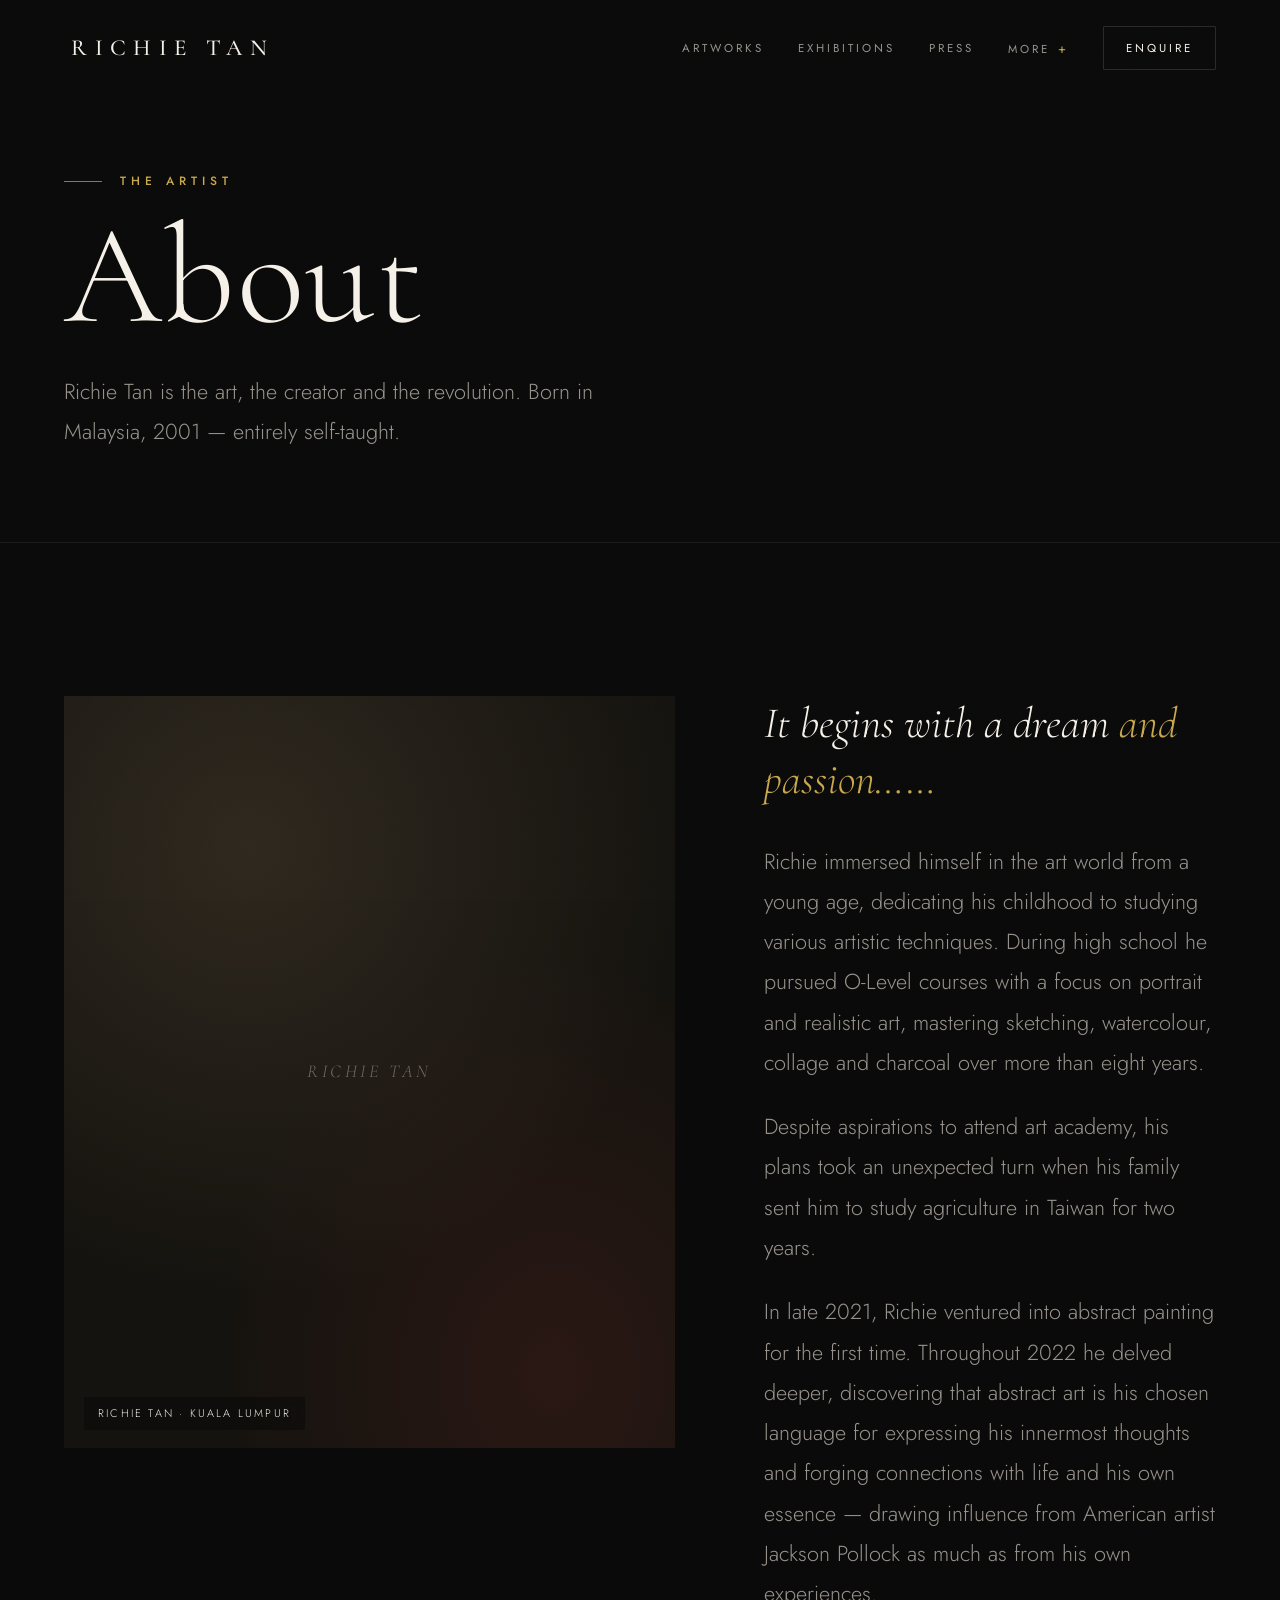
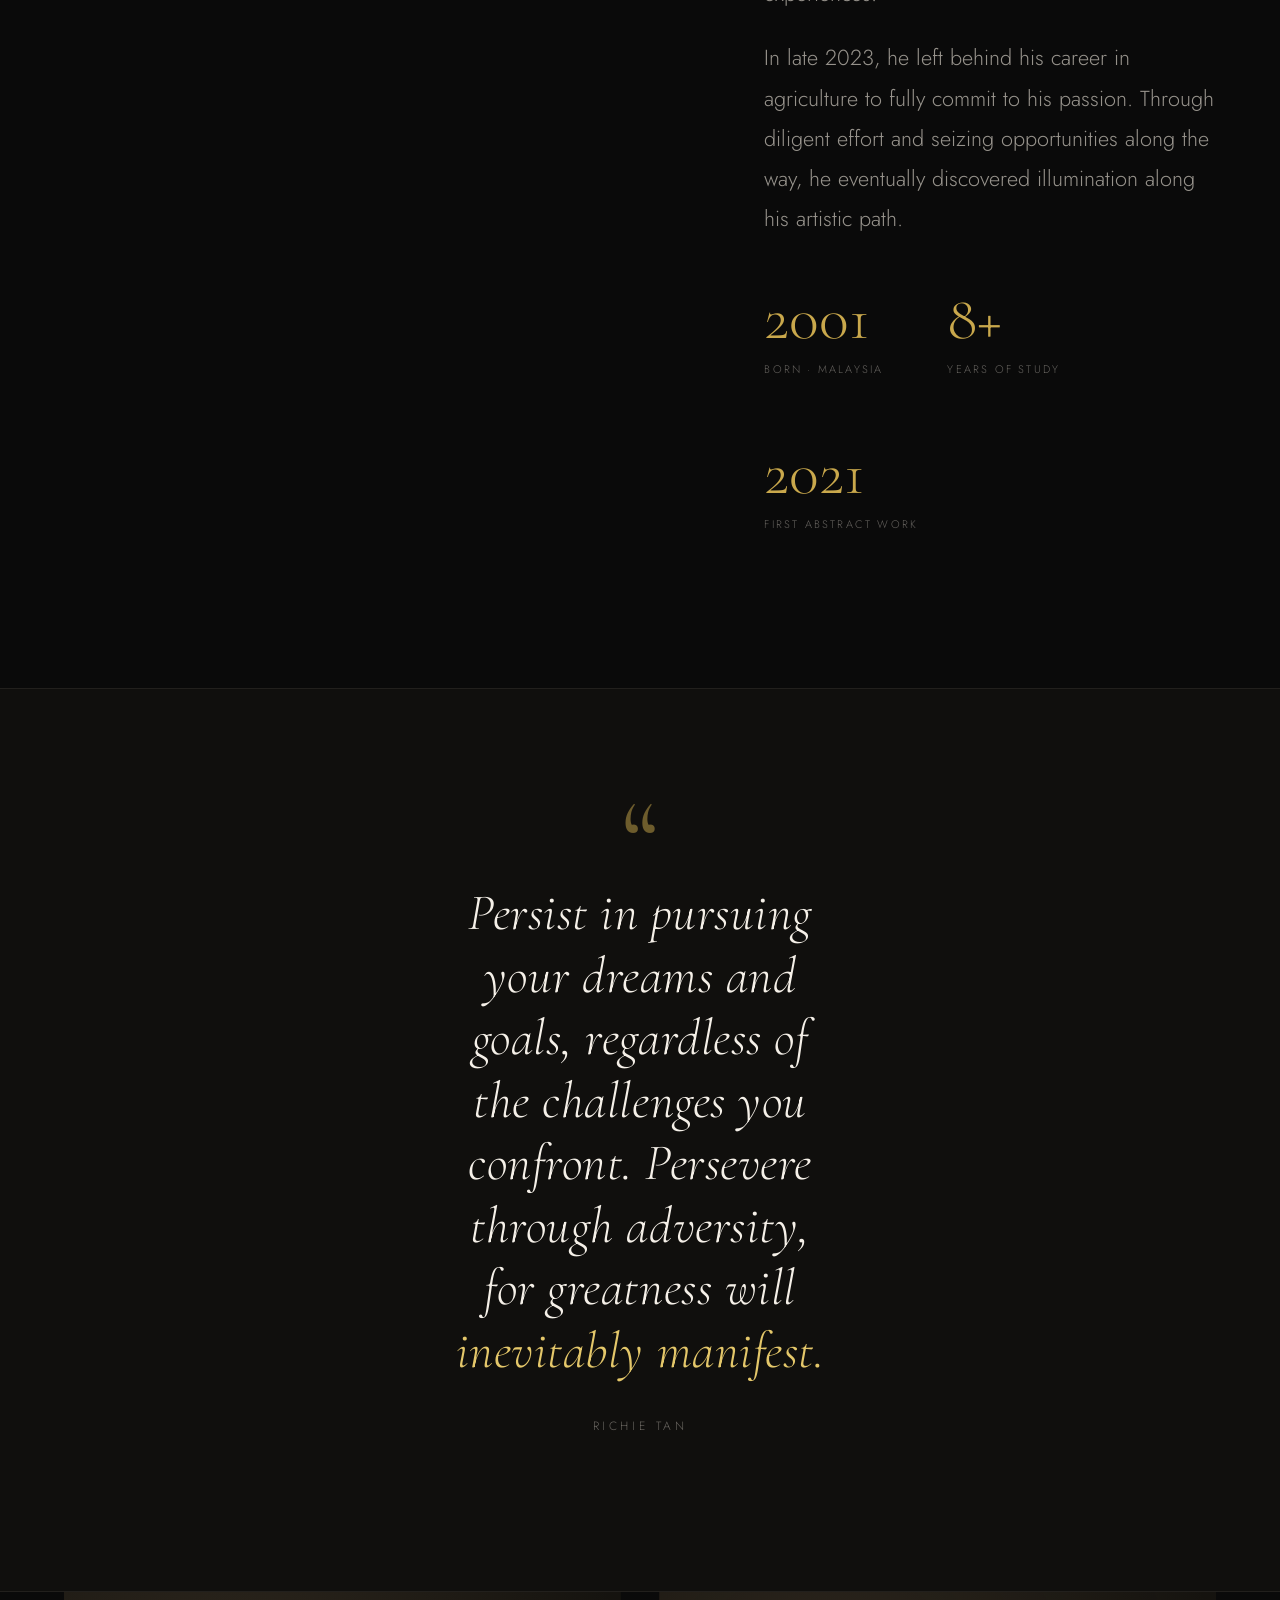
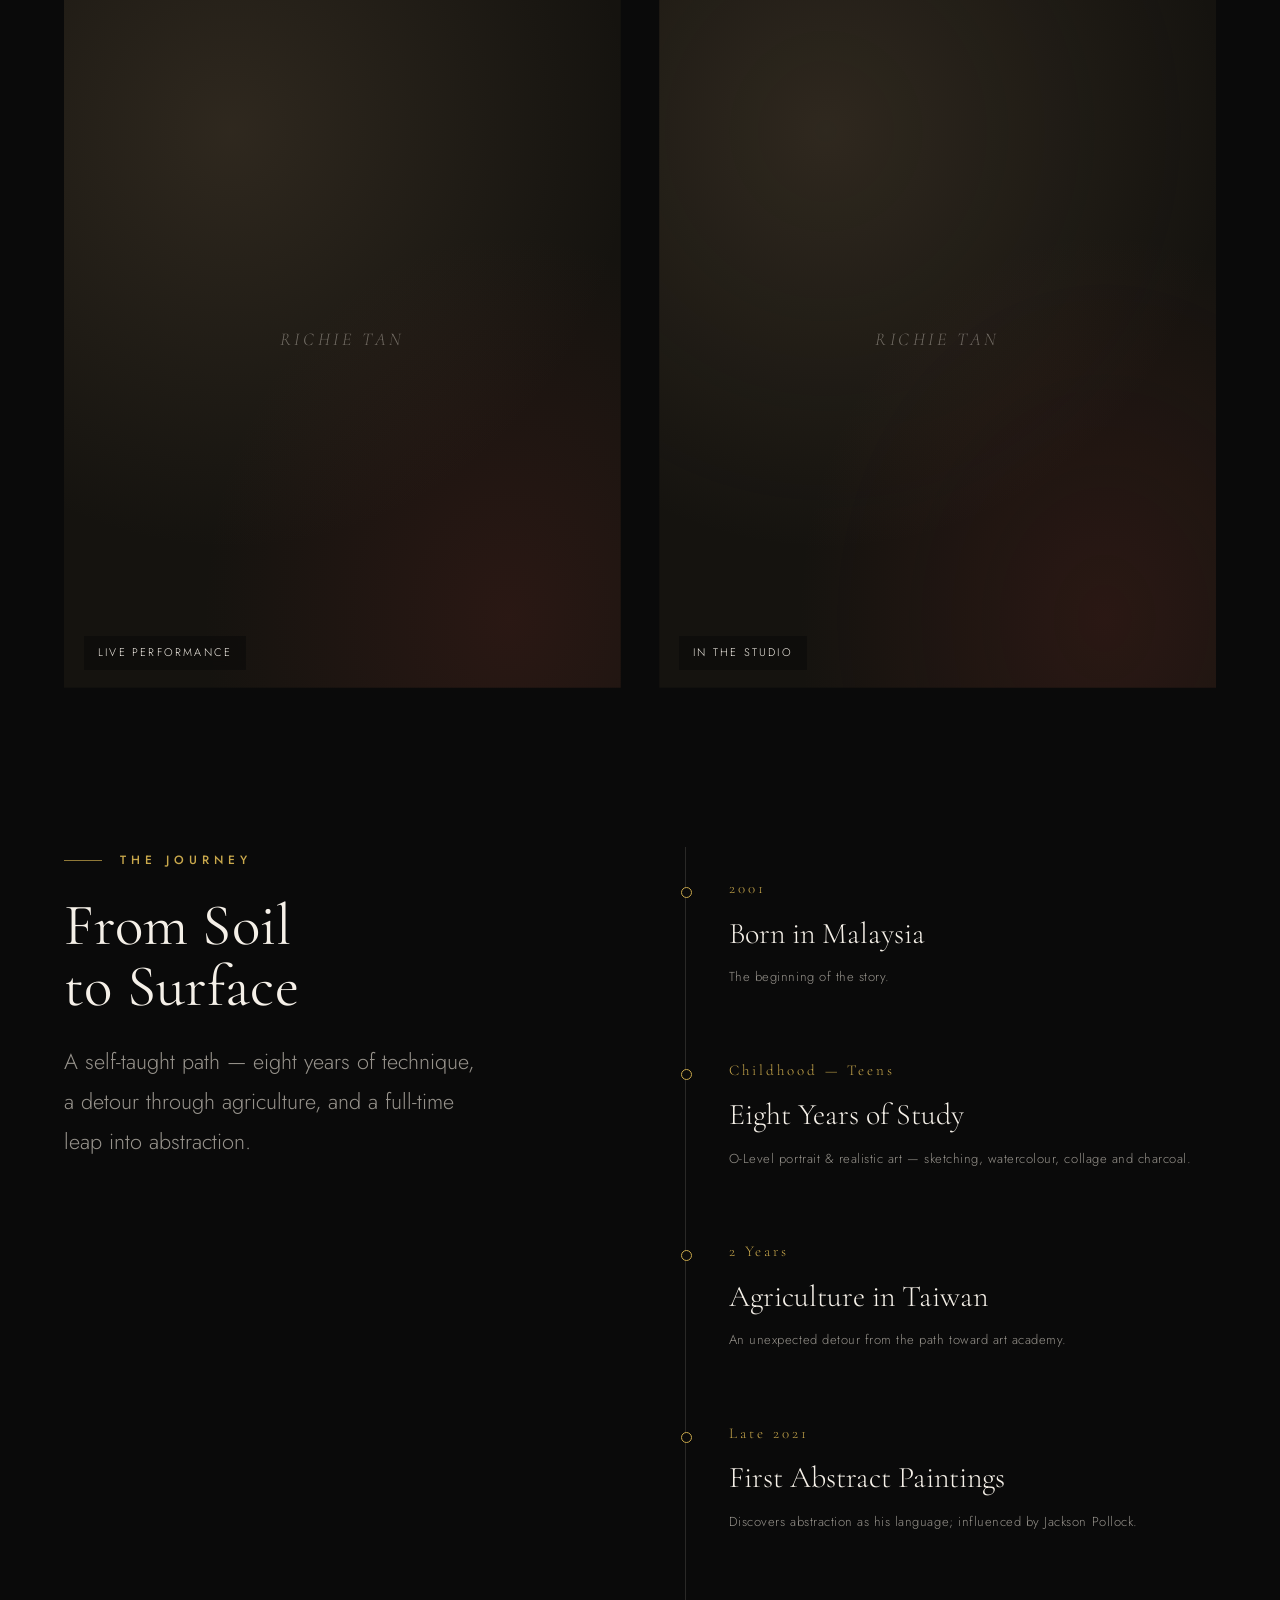
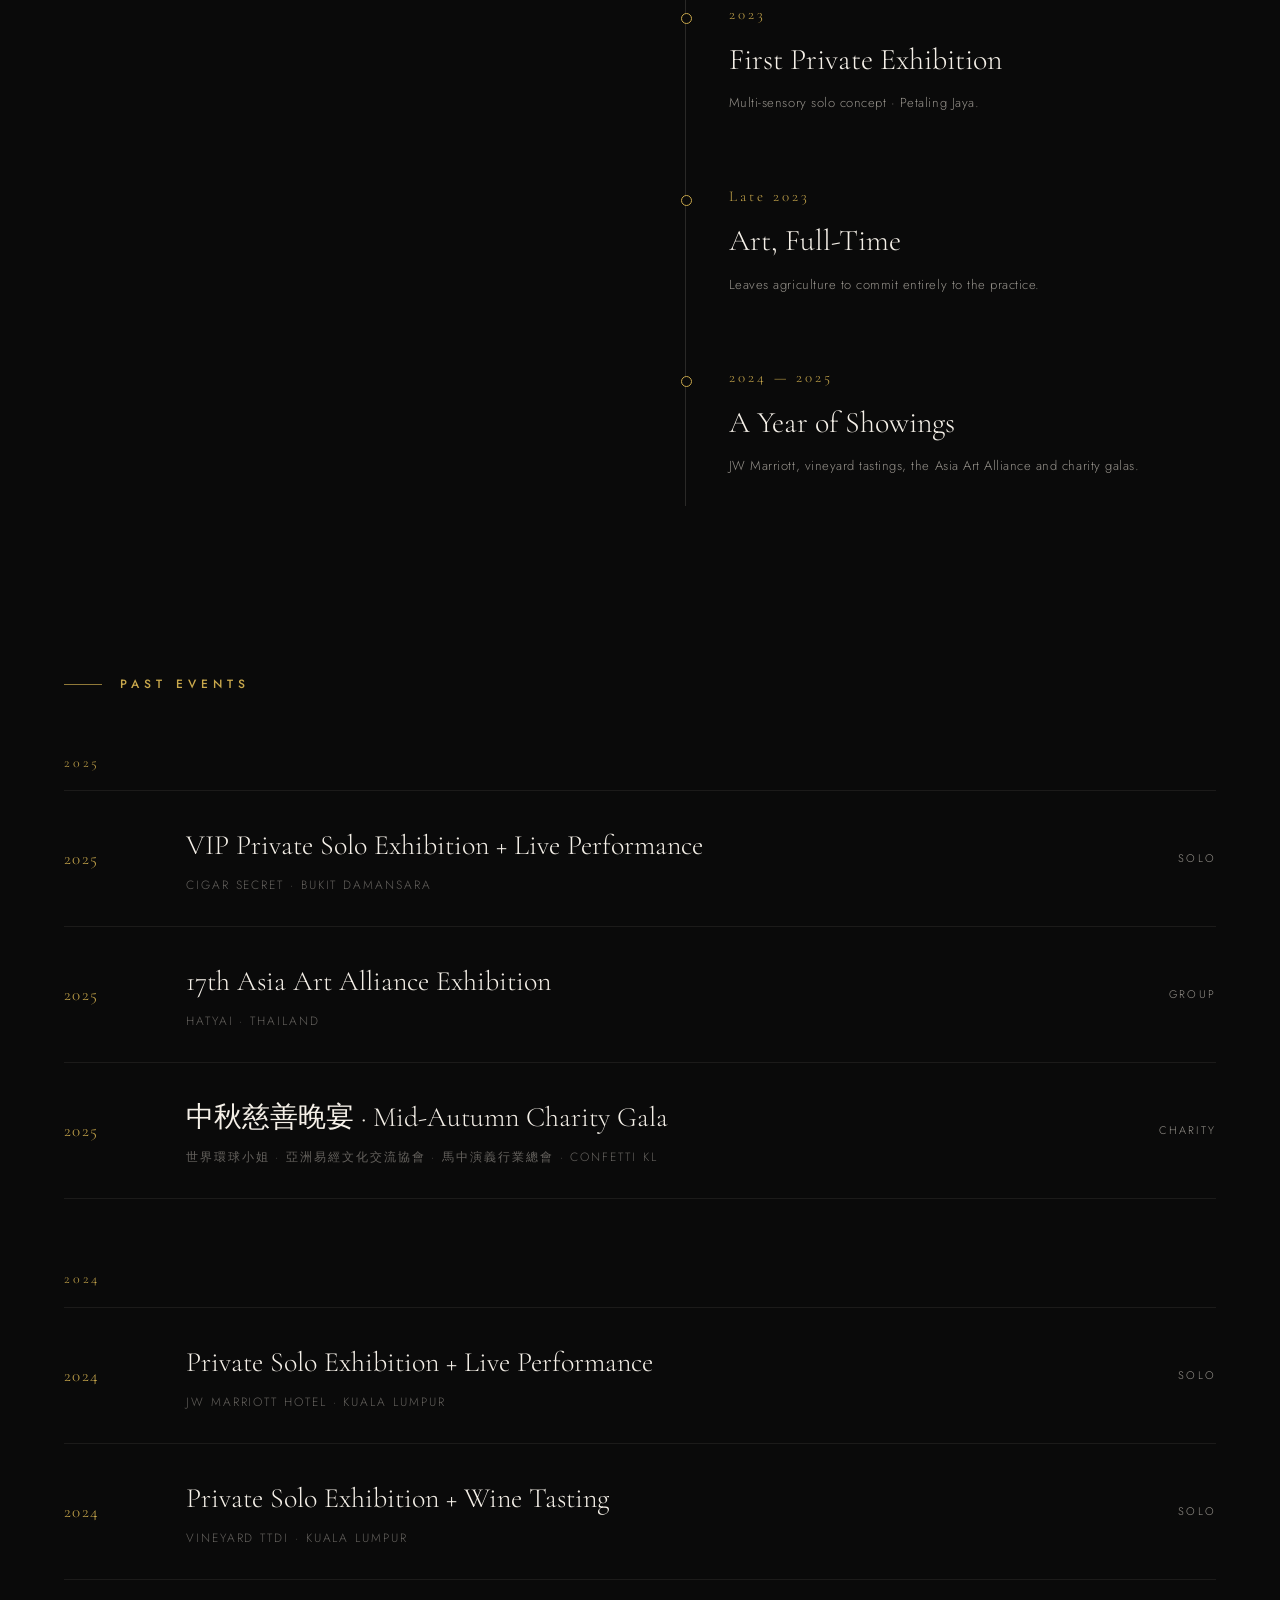
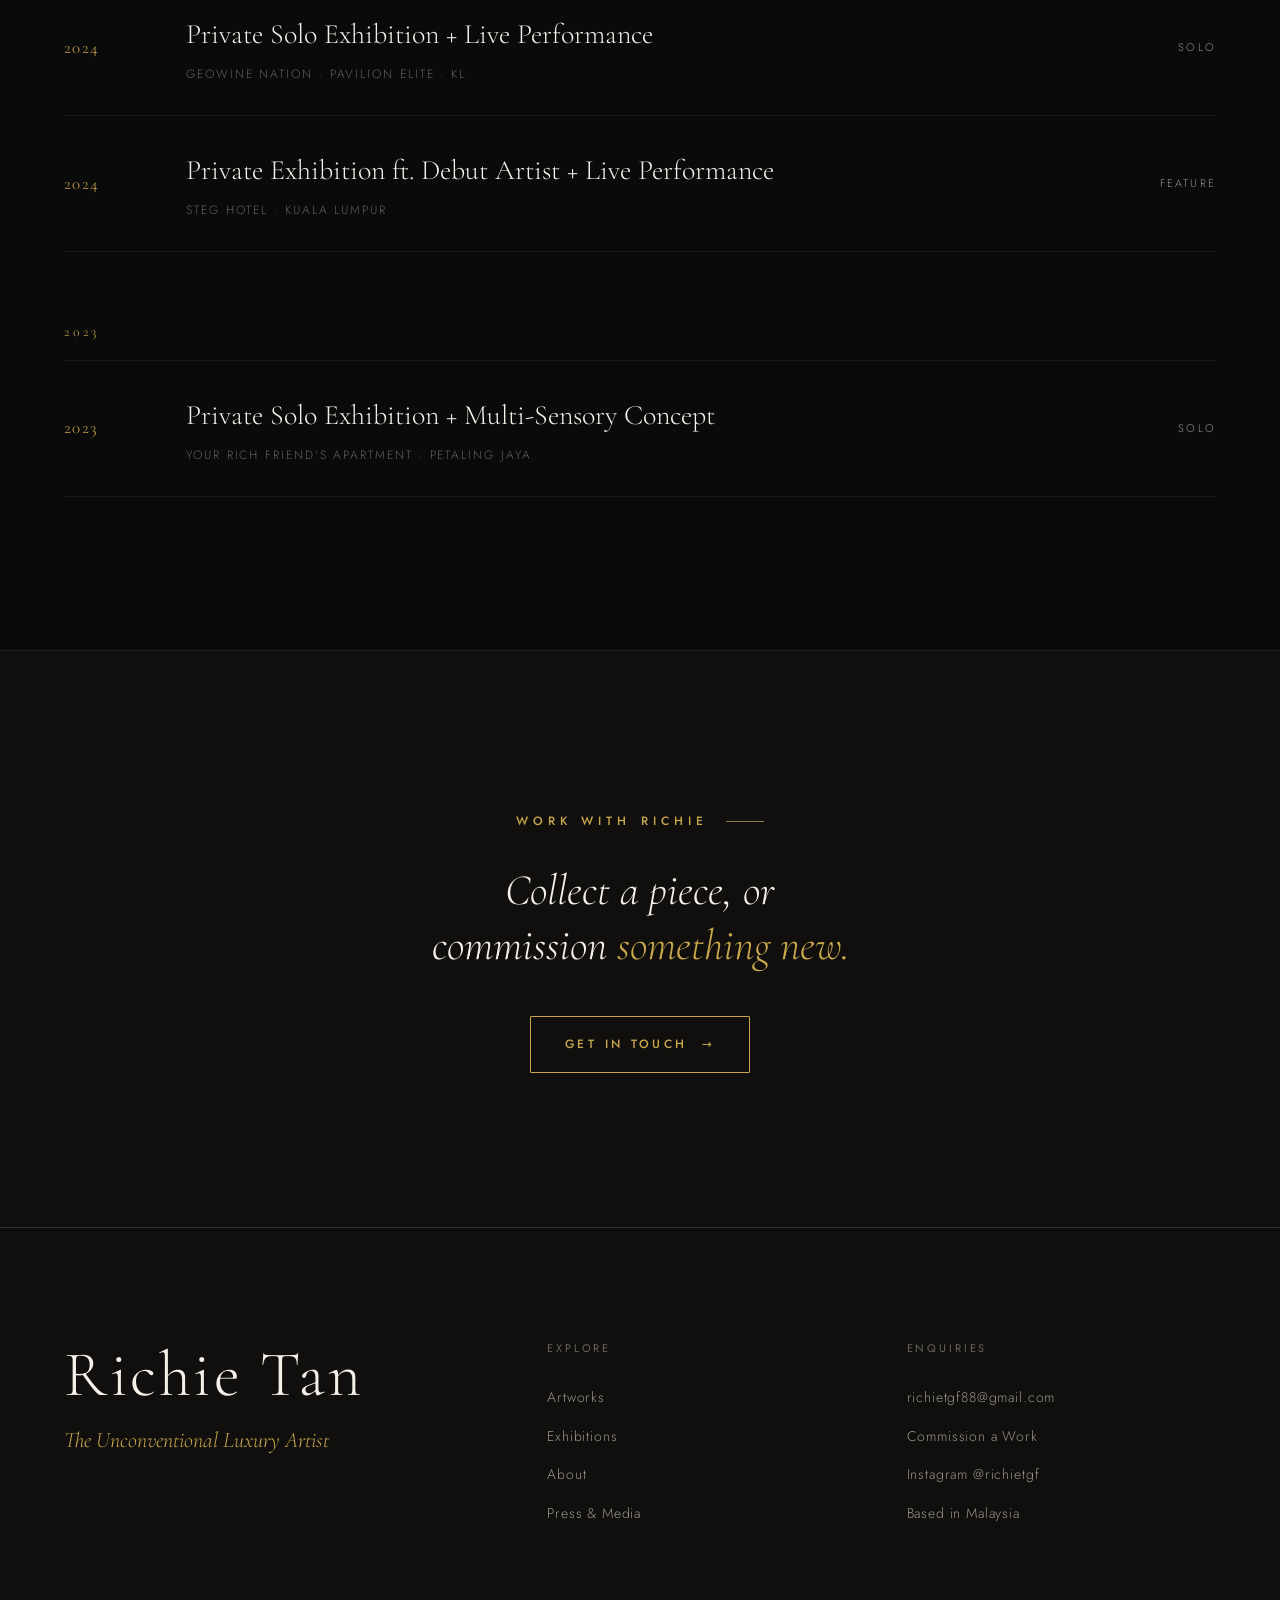
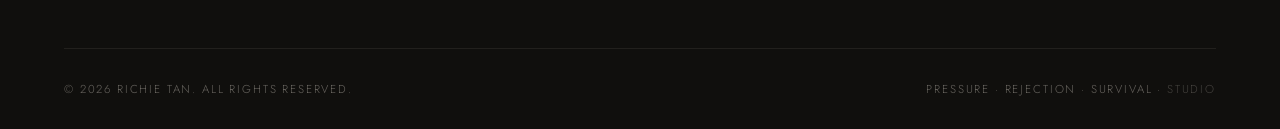
==== commit d8fd4d69: "Add Google Analytics tracking (G-PFXYPBM8H1)" ====
--- a/about.html
+++ b/about.html
@@ -2,13 +2,22 @@
 <html lang="en">
 <head>
 <meta charset="UTF-8" />
+<!-- Google Analytics (GA4) -->
+<script async src="https://www.googletagmanager.com/gtag/js?id=G-PFXYPBM8H1"></script>
+<script>
+  window.dataLayer = window.dataLayer || [];
+  function gtag(){dataLayer.push(arguments);}
+  gtag('js', new Date());
+  gtag('config', 'G-PFXYPBM8H1');
+</script>
+
 <meta name="viewport" content="width=device-width, initial-scale=1.0" />
 <title>About — Richie Tan</title>
 <meta name="description" content="The story of Richie Tan — self-taught Malaysian abstract artist, born 2001. From agriculture to a full-time artistic life." />
 <link rel="preconnect" href="https://fonts.googleapis.com" />
 <link rel="preconnect" href="https://fonts.gstatic.com" crossorigin />
 <link href="https://fonts.googleapis.com/css2?family=Cormorant+Garamond:ital,wght@0,300;0,400;0,500;0,600;1,300;1,400;1,500&family=Jost:wght@300;400;500&display=swap" rel="stylesheet" />
-<link rel="stylesheet" href="styles.css?v=22" />
+<link rel="stylesheet" href="styles.css?v=23" />
 </head>
 <body data-screen-label="About">
 
@@ -176,9 +185,9 @@
   </div>
 </footer>
 
-<script src="site-content.js?v=22"></script>
-<script src="rt-images.js?v=22"></script>
-<script src="site.js?v=22"></script>
-<script src="data.js?v=22"></script>
+<script src="site-content.js?v=23"></script>
+<script src="rt-images.js?v=23"></script>
+<script src="site.js?v=23"></script>
+<script src="data.js?v=23"></script>
 </body>
 </html>
--- a/styles.css
+++ b/styles.css
@@ -101,7 +101,7 @@
   color:var(--cream);text-transform:uppercase;
   padding-left:.32em;white-space:nowrap;
 }
-.brand .dot{color:var(--gold);}
+.brand .dot{display:none;}
 .nav-links{display:flex;align-items:center;gap:34px;}
 .nav-links a{
   font-size:11.5px;font-weight:400;letter-spacing:.26em;text-transform:uppercase;
